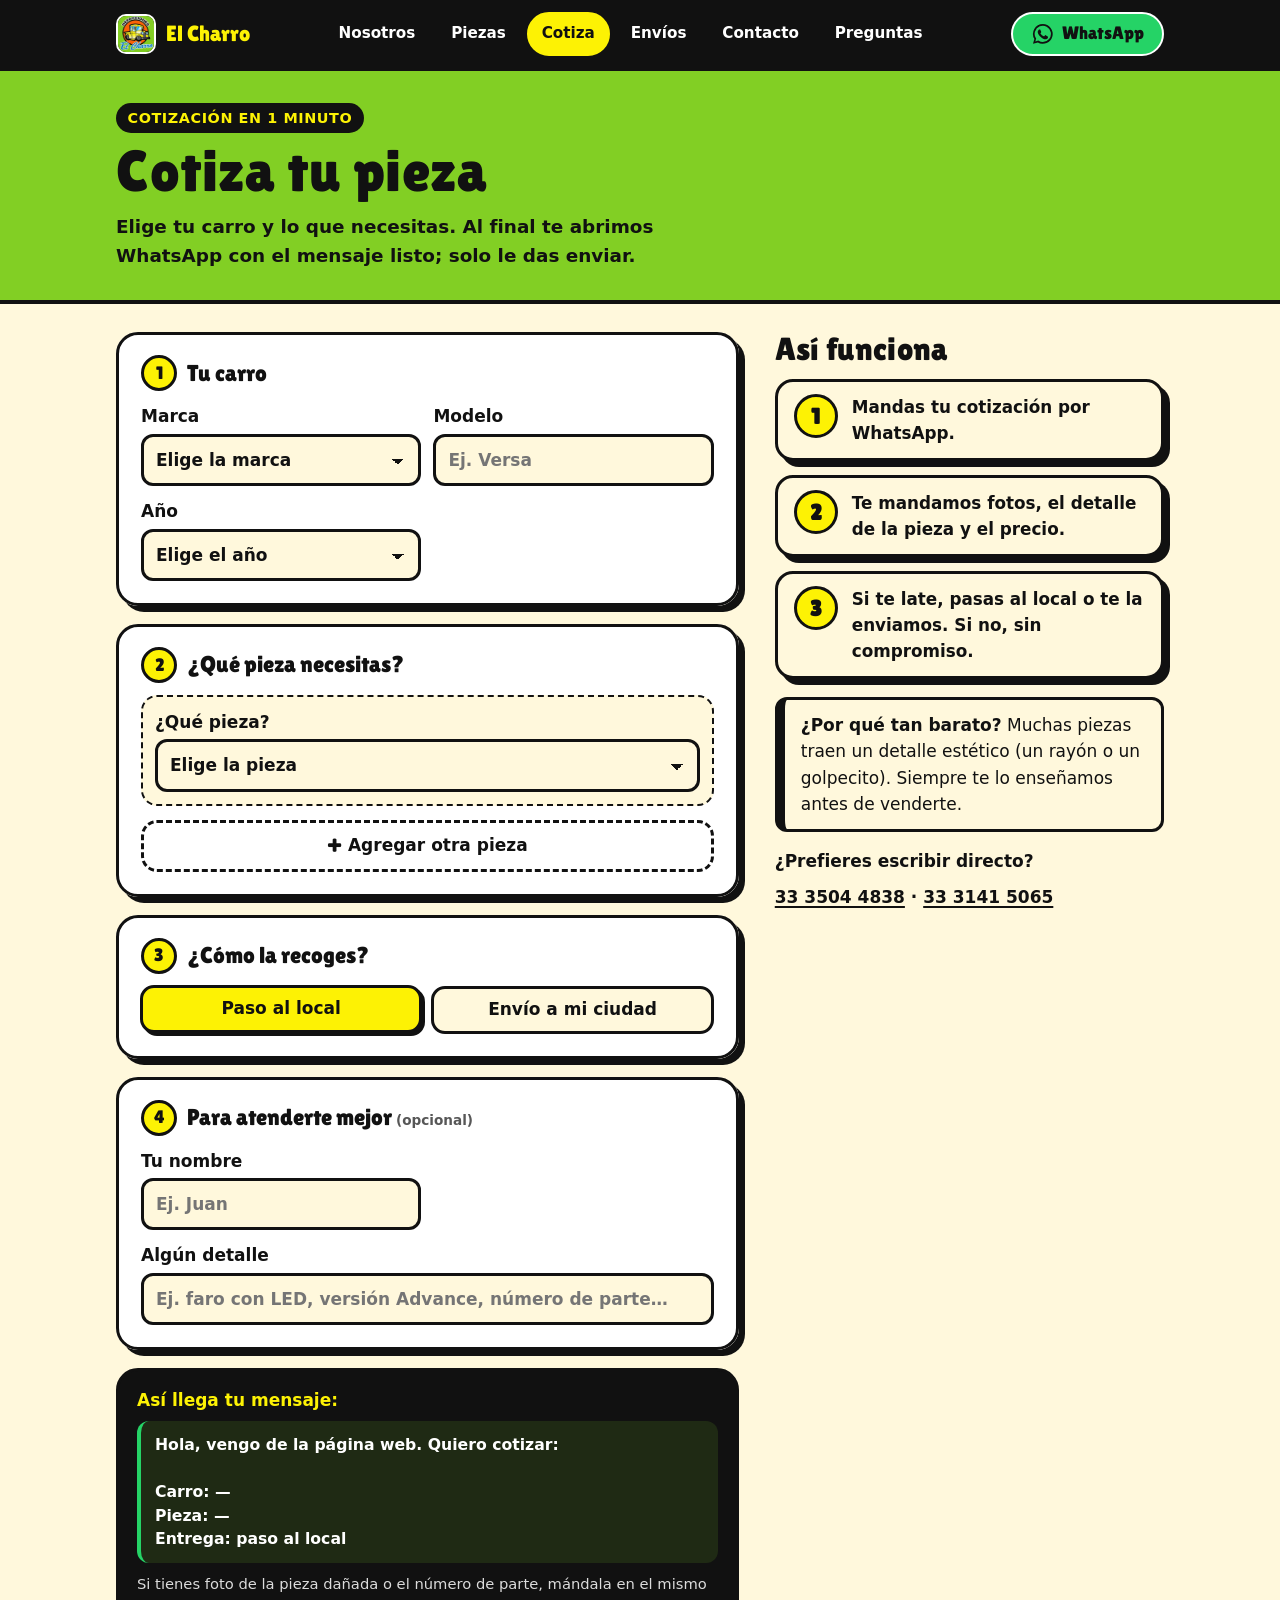
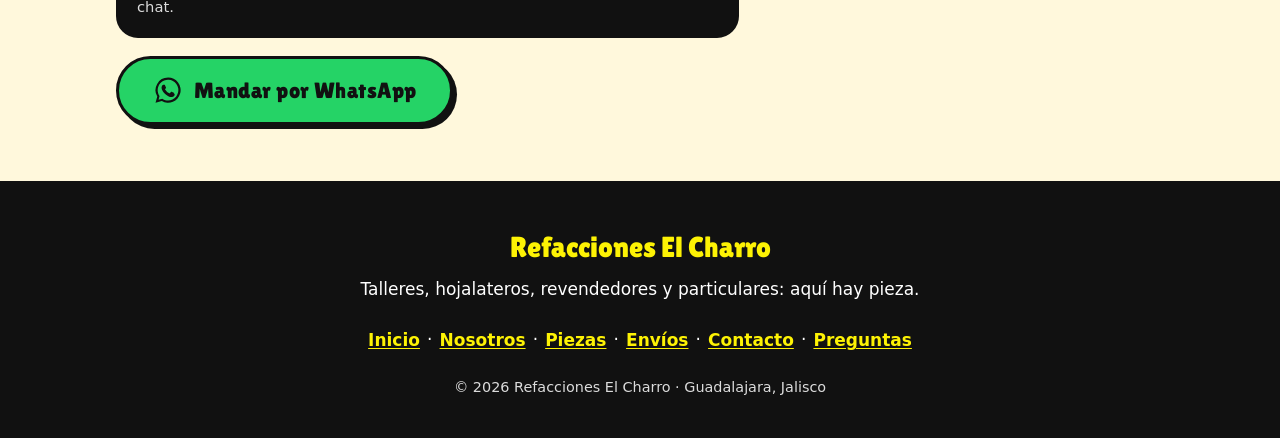
==== cotizar/index.html @ 0536e084 "Página de cotización aparte (/cotizar/) con cotizador inteligente - Marca de lista (comunes primero," ====
<!doctype html>
<html lang="es-MX">
<head>
  <meta charset="utf-8">
  <meta name="viewport" content="width=device-width, initial-scale=1">
  <title>Cotiza tu refacción | Refacciones El Charro</title>
  <meta name="description" content="Cotiza faros, fascias, calaveras, defensas y más en un minuto. Elige tu carro y la pieza, y te abrimos WhatsApp con el mensaje listo. Guadalajara y envíos a todo México.">
  <meta name="theme-color" content="#82CF24">
  <link rel="canonical" href="https://eito-tv.github.io/refacciones-el-charro/cotizar/">

  <meta property="og:type" content="website">
  <meta property="og:locale" content="es_MX">
  <meta property="og:site_name" content="Refacciones El Charro">
  <meta property="og:title" content="Cotiza tu refacción · Refacciones El Charro">
  <meta property="og:description" content="Elige tu carro y la pieza, y te abrimos WhatsApp con el mensaje listo.">
  <meta property="og:url" content="https://eito-tv.github.io/refacciones-el-charro/cotizar/">
  <meta property="og:image" content="https://eito-tv.github.io/refacciones-el-charro/assets/og-image.jpg">
  <meta property="og:image:width" content="1200">
  <meta property="og:image:height" content="630">
  <meta name="twitter:card" content="summary_large_image">

  <link rel="icon" href="../favicon.ico" sizes="48x48">
  <link rel="apple-touch-icon" href="../assets/apple-touch-icon.png">
  <link rel="manifest" href="../site.webmanifest">
  <link rel="preload" as="font" type="font/woff2" href="../assets/lilita-one.woff2" crossorigin>
  <link rel="stylesheet" href="../styles.css?v=5">
  <script>document.documentElement.classList.add('js')</script>
  <script src="../script.js?v=5" defer></script>
  <script src="cotizar.js?v=5" defer></script>
  <!-- MARCADOR analítica: el mismo script que en la página de inicio -->
</head>
<body class="page-cotizar">
  <a class="skip" href="#contenido">Saltar al contenido</a>

  <!-- Íconos reutilizables -->
  <svg width="0" height="0" class="sr-only" aria-hidden="true" focusable="false">
    <symbol id="i-wa" viewBox="0 0 24 24"><path fill="currentColor" d="M12 2a10 10 0 0 0-8.6 15.1L2 22l5-1.3A10 10 0 1 0 12 2Zm0 18.2c-1.5 0-3-.4-4.3-1.2l-.3-.2-3 .8.8-2.9-.2-.3A8.2 8.2 0 1 1 12 20.2Zm4.5-6.1c-.2-.1-1.5-.7-1.7-.8-.2-.1-.4-.1-.6.1l-.8 1c-.1.2-.3.2-.5.1a6.7 6.7 0 0 1-3.3-2.9c-.3-.4.2-.4.7-1.3.1-.2 0-.3 0-.4l-.8-1.8c-.2-.5-.4-.4-.6-.4h-.5c-.2 0-.4.1-.7.3-.2.3-.9.9-.9 2.2s.9 2.5 1 2.7c.1.2 1.8 2.8 4.4 3.9 1.6.7 2.3.8 3.1.6.5-.1 1.5-.6 1.7-1.2.2-.6.2-1.1.2-1.2-.1-.1-.3-.2-.6-.3Z"/></symbol>
    <symbol id="i-ig" viewBox="0 0 24 24"><path fill="none" stroke="currentColor" stroke-width="2.2" d="M7 2.8h10A4.2 4.2 0 0 1 21.2 7v10a4.2 4.2 0 0 1-4.2 4.2H7A4.2 4.2 0 0 1 2.8 17V7A4.2 4.2 0 0 1 7 2.8Z"/><circle cx="12" cy="12" r="4.2" fill="none" stroke="currentColor" stroke-width="2.2"/><circle cx="17.4" cy="6.6" r="1.3" fill="currentColor"/></symbol>
    <symbol id="i-tt" viewBox="0 0 24 24"><path fill="currentColor" d="M16.6 2h-3.4v13.4a2.9 2.9 0 1 1-2.1-2.8V9.1a6.3 6.3 0 1 0 5.5 6.3V8.6a8 8 0 0 0 4.6 1.5V6.7a4.6 4.6 0 0 1-4.6-4.7Z"/></symbol>
    <symbol id="i-yt" viewBox="0 0 24 24"><path fill="currentColor" d="M22.5 7.2a2.8 2.8 0 0 0-2-2C18.7 4.7 12 4.7 12 4.7s-6.7 0-8.5.5a2.8 2.8 0 0 0-2 2C1 9 1 12 1 12s0 3 .5 4.8a2.8 2.8 0 0 0 2 2c1.8.5 8.5.5 8.5.5s6.7 0 8.5-.5a2.8 2.8 0 0 0 2-2C23 15 23 12 23 12s0-3-.5-4.8ZM9.8 15.3V8.7l5.7 3.3-5.7 3.3Z"/></symbol>
    <symbol id="i-fb" viewBox="0 0 24 24"><path fill="currentColor" d="M13.5 22v-8.2h2.8l.4-3.2h-3.2V8.5c0-.9.3-1.6 1.6-1.6h1.7V4.1a23 23 0 0 0-2.5-.1c-2.5 0-4.2 1.5-4.2 4.3v2.3H7.3v3.2h2.8V22h3.4Z"/></symbol>
    <symbol id="i-pin" viewBox="0 0 24 24"><path fill="currentColor" d="M12 2a7 7 0 0 0-7 7c0 5.2 7 13 7 13s7-7.8 7-13a7 7 0 0 0-7-7Zm0 9.5A2.5 2.5 0 1 1 12 6.5a2.5 2.5 0 0 1 0 5Z"/></symbol>
    <symbol id="i-check" viewBox="0 0 24 24"><path fill="none" stroke="currentColor" stroke-width="3.2" stroke-linecap="round" stroke-linejoin="round" d="m4.5 12.5 4.8 4.8L19.5 7"/></symbol>
    <symbol id="i-mail" viewBox="0 0 24 24"><path fill="none" stroke="currentColor" stroke-width="2.2" stroke-linejoin="round" d="M3 5.5h18v13H3Z"/><path fill="none" stroke="currentColor" stroke-width="2.2" stroke-linejoin="round" d="m3.5 6 8.5 7 8.5-7"/></symbol>
    <symbol id="i-clock" viewBox="0 0 24 24"><circle cx="12" cy="12" r="9" fill="none" stroke="currentColor" stroke-width="2.4"/><path fill="none" stroke="currentColor" stroke-width="2.4" stroke-linecap="round" d="M12 7v5.3l3.4 2.2"/></symbol>
    <symbol id="i-x" viewBox="0 0 24 24"><path fill="none" stroke="currentColor" stroke-width="3" stroke-linecap="round" d="M6 6l12 12M18 6 6 18"/></symbol>
  </svg>

  <header class="top">
    <div class="top__inner wrap">
      <a class="top__brand" href="../" aria-label="Refacciones El Charro, ir al inicio">
        <img src="../assets/logo-360.webp" width="40" height="40" alt="">
        <span>El Charro</span>
      </a>
      <nav class="top__nav" aria-label="Secciones">
        <ul>
          <li><a href="../#nosotros">Nosotros</a></li>
          <li><a href="../#piezas">Piezas</a></li>
          <li><a class="nav-cta" href="./" aria-current="page">Cotiza</a></li>
          <li><a href="../#envios">Envíos</a></li>
          <li><a href="../#contacto">Contacto</a></li>
          <li><a href="../#preguntas">Preguntas</a></li>
        </ul>
      </nav>
      <a class="top__wa" href="https://wa.me/523335044838?text=Hola%2C%20vengo%20de%20la%20p%C3%A1gina%20web." target="_blank" rel="noopener" data-evento="wa-barra-cotizar">
        <svg class="ico" aria-hidden="true"><use href="#i-wa"/></svg><span>WhatsApp</span>
      </a>
    </div>
  </header>

  <main id="contenido">
    <section class="qhero" aria-labelledby="t-cotiza">
      <div class="wrap">
        <p class="tag">Cotización en 1 minuto</p>
        <h1 id="t-cotiza">Cotiza tu pieza</h1>
        <p class="lead">Elige tu carro y lo que necesitas. Al final te abrimos WhatsApp con el mensaje listo; solo le das enviar.</p>
      </div>
    </section>

    <section class="sec sec--cream qsec" aria-label="Formulario de cotización">
      <div class="wrap qwrap">
        <noscript>
          <p class="note">Para usar el cotizador activa JavaScript, o escríbenos directo por <a href="https://wa.me/523335044838">WhatsApp al 33 3504 4838</a>.</p>
        </noscript>

        <form class="qform" id="qform" novalidate>
          <!-- 1. Carro -->
          <fieldset class="qstep">
            <legend><span class="qstep__n" aria-hidden="true">1</span> Tu carro</legend>
            <div class="qgrid">
              <label class="field">
                <span>Marca</span>
                <select id="marca" name="marca" required aria-describedby="err-marca"></select>
              </label>
              <label class="field" id="wrap-marca-txt" hidden>
                <span>Escribe la marca</span>
                <input id="marca-txt" name="marca_txt" type="text" autocomplete="off" placeholder="Ej. Foton" maxlength="40">
              </label>
              <label class="field" id="wrap-modelo-sel" hidden>
                <span>Modelo</span>
                <select id="modelo-sel" name="modelo_sel"></select>
              </label>
              <label class="field" id="wrap-modelo-txt">
                <span>Modelo</span>
                <input id="modelo-txt" name="modelo_txt" type="text" autocomplete="off" placeholder="Ej. Versa" maxlength="40">
              </label>
              <label class="field">
                <span>Año</span>
                <select id="anio" name="anio"></select>
              </label>
            </div>
            <p class="qerr" id="err-carro" role="alert" hidden></p>
          </fieldset>

          <!-- 2. Piezas -->
          <fieldset class="qstep">
            <legend><span class="qstep__n" aria-hidden="true">2</span> ¿Qué pieza necesitas?</legend>
            <ol class="qitems" id="qitems"></ol>
            <button type="button" class="qadd" id="qadd"><span aria-hidden="true">+</span> Agregar otra pieza</button>
            <p class="qerr" id="err-piezas" role="alert" hidden></p>
          </fieldset>

          <!-- 3. Entrega -->
          <fieldset class="qstep">
            <legend><span class="qstep__n" aria-hidden="true">3</span> ¿Cómo la recoges?</legend>
            <div class="seg seg--2" role="radiogroup" aria-label="Entrega">
              <label><input type="radio" name="entrega" value="local" checked><span>Paso al local</span></label>
              <label><input type="radio" name="entrega" value="envio"><span>Envío a mi ciudad</span></label>
            </div>
            <div class="qgrid" id="wrap-envio" hidden>
              <label class="field">
                <span>Ciudad y estado</span>
                <input id="ciudad" name="ciudad" type="text" autocomplete="address-level2" placeholder="Ej. Monterrey, N.L." maxlength="60">
              </label>
              <label class="field">
                <span>Código postal <small>(opcional)</small></span>
                <input id="cp" name="cp" type="text" inputmode="numeric" autocomplete="postal-code" placeholder="Ej. 64000" maxlength="5">
              </label>
            </div>
            <p class="qerr" id="err-envio" role="alert" hidden></p>
          </fieldset>

          <!-- 4. Extras -->
          <fieldset class="qstep">
            <legend><span class="qstep__n" aria-hidden="true">4</span><span>Para atenderte mejor <small>(opcional)</small></span></legend>
            <div class="qgrid">
              <label class="field">
                <span>Tu nombre</span>
                <input id="nombre" name="nombre" type="text" autocomplete="given-name" placeholder="Ej. Juan" maxlength="40">
              </label>
              <label class="field field--wide">
                <span>Algún detalle</span>
                <input id="detalle" name="detalle" type="text" autocomplete="off" placeholder="Ej. faro con LED, versión Advance, número de parte…" maxlength="140">
              </label>
            </div>
          </fieldset>

          <!-- Vista previa -->
          <div class="qpreview" aria-live="polite">
            <p class="qpreview__t">Así llega tu mensaje:</p>
            <pre id="preview"></pre>
            <p class="qpreview__tip">Si tienes foto de la pieza dañada o el número de parte, mándala en el mismo chat.</p>
          </div>

          <div class="qsend">
            <button class="btn btn--wa btn--xl qsend__btn" type="submit" data-evento="wa-cotizador">
              <svg class="ico" aria-hidden="true"><use href="#i-wa"/></svg> Mandar por WhatsApp
            </button>
          </div>
        </form>

        <aside class="qinfo" aria-labelledby="t-asi">
          <h2 id="t-asi">Así funciona</h2>
          <ol class="steps">
            <li class="step"><span class="step__n" aria-hidden="true">1</span><span>Mandas tu cotización por WhatsApp.</span></li>
            <li class="step"><span class="step__n" aria-hidden="true">2</span><span>Te mandamos fotos, el detalle de la pieza y el precio.</span></li>
            <li class="step"><span class="step__n" aria-hidden="true">3</span><span>Si te late, pasas al local o te la enviamos. Si no, sin compromiso.</span></li>
          </ol>
          <p class="note"><strong>¿Por qué tan barato?</strong> Muchas piezas traen un detalle estético (un rayón o un golpecito). Siempre te lo enseñamos antes de venderte.</p>
          <p class="qinfo__alt">¿Prefieres escribir directo? <a href="https://wa.me/523335044838?text=Hola%2C%20vengo%20de%20la%20p%C3%A1gina%20web." target="_blank" rel="noopener" data-evento="wa-directo-cotizar">33 3504 4838</a> · <a href="https://wa.me/523331415065?text=Hola%2C%20vengo%20de%20la%20p%C3%A1gina%20web." target="_blank" rel="noopener" data-evento="wa-directo-cotizar-2">33 3141 5065</a></p>
        </aside>
      </div>
    </section>
  </main>

  <footer class="foot">
    <div class="wrap">
      <p class="foot__brand">Refacciones El Charro</p>
      <p>Talleres, hojalateros, revendedores y particulares: aquí hay pieza.</p>
      <nav class="foot__nav" aria-label="Secciones (pie de página)">
        <a href="../">Inicio</a> · <a href="../#nosotros">Nosotros</a> · <a href="../#piezas">Piezas</a> · <a href="../#envios">Envíos</a> · <a href="../#contacto">Contacto</a> · <a href="../#preguntas">Preguntas</a>
      </nav>
      <p class="small">© <span id="year">2026</span> Refacciones El Charro · Guadalajara, Jalisco</p>
    </div>
  </footer>

  <template id="tpl-item">
    <li class="qitem">
      <div class="qitem__head">
        <span class="qitem__n"></span>
        <button type="button" class="qitem__del" aria-label="Quitar esta pieza"><svg class="ico" aria-hidden="true"><use href="#i-x"/></svg></button>
      </div>
      <label class="field">
        <span>¿Qué pieza?</span>
        <select class="q-pieza" required></select>
      </label>
      <label class="field q-wrap-otra" hidden>
        <span>¿Cuál pieza?</span>
        <input class="q-otra" type="text" autocomplete="off" placeholder="Ej. guía de fascia" maxlength="60">
      </label>
      <div class="q-wrap-pos" hidden>
        <p class="q-label">¿Delantera o trasera?</p>
        <div class="seg q-pos" role="radiogroup" aria-label="Delantera o trasera"></div>
      </div>
      <div class="q-wrap-lado" hidden>
        <p class="q-label">¿De qué lado?</p>
        <div class="seg q-lado" role="radiogroup" aria-label="Lado"></div>
      </div>
    </li>
  </template>
</body>
</html>
---- styles.css ----
/* Refacciones El Charro · página informativa
   Colores tomados del logo (assets/logo.png). */
@font-face {
  font-family: "Lilita One";
  src: url("assets/lilita-one.woff2") format("woff2");
  font-weight: 400;
  font-style: normal;
  font-display: swap;
}

:root {
  --green: #82cf24;
  --orange: #fd650a;
  --yellow: #fdf204;
  --blue: #0073c2;
  --wa: #25d366;
  --ink: #111;
  --cream: #fff8dc;
  --white: #fff;
  --line: 3px solid var(--ink);
  --shadow: 6px 6px 0 var(--ink);
  --shadow-sm: 4px 4px 0 var(--ink);
  --r: 18px;
  --top-h: 60px;
  --display: "Lilita One", "Arial Black", "Arial Rounded MT Bold", Impact, sans-serif;
  --text: system-ui, -apple-system, "Segoe UI", Roboto, "Helvetica Neue", Arial, sans-serif;
  color-scheme: light;
}

*, *::before, *::after { box-sizing: border-box; }
html { -webkit-text-size-adjust: 100%; scroll-padding-top: calc(var(--top-h) + 52px); }
body {
  margin: 0;
  font-family: var(--text);
  font-size: 1.0625rem;
  line-height: 1.55;
  color: var(--ink);
  background: var(--cream);
  overflow-x: hidden;
  overflow-x: clip; /* no crea contenedor de scroll: el menú fijo funciona mejor en celular */
}
img, svg { display: block; max-width: 100%; }
h1, h2, h3 { font-family: var(--display); font-weight: 400; line-height: 1.05; margin: 0 0 .4em; letter-spacing: .01em; }
p { margin: 0 0 1em; }
a { color: inherit; }
ul, ol { margin: 0; padding: 0; list-style: none; }
address { font-style: normal; }

.wrap { width: 100%; max-width: 1080px; margin: 0 auto; padding: 0 16px; }
.narrow { max-width: 760px; }
.narrow-text { max-width: 62ch; }
.sr-only { position: absolute !important; width: 1px; height: 1px; overflow: hidden; clip: rect(0 0 0 0); white-space: nowrap; }
.skip { position: absolute; left: 12px; top: -60px; z-index: 60; background: var(--yellow); border: var(--line); border-radius: 12px; padding: 10px 14px; font-weight: 700; }
.skip:focus { top: 12px; }

:focus-visible { outline: 4px solid var(--blue); outline-offset: 3px; border-radius: 6px; }
.sec--blue :focus-visible, .foot :focus-visible, .top :focus-visible, .brands :focus-visible { outline-color: var(--yellow); }

.ico { width: 1.35em; height: 1.35em; flex: none; }

/* ---------- Botones ---------- */
.btn {
  display: inline-flex; align-items: center; justify-content: center; gap: .5em;
  min-height: 52px; padding: .7em 1.3em;
  font-family: var(--display); font-size: 1.2rem; letter-spacing: .02em;
  text-decoration: none; color: var(--ink); cursor: pointer;
  border: var(--line); border-radius: 999px;
  box-shadow: var(--shadow-sm);
  transition: transform .18s cubic-bezier(.34, 1.56, .64, 1);
  -webkit-tap-highlight-color: transparent;
}
.btn--xl { font-size: 1.4rem; min-height: 60px; padding: .75em 1.5em; }
.btn--wa { background: var(--yellow); }
.btn--white { background: var(--white); }
.btn:hover { transform: translate(-2px, -3px) rotate(-1.5deg); }
.btn:active { transform: translate(2px, 2px) scale(.97); }

.chip {
  display: inline-flex; align-items: center; gap: .45em;
  min-height: 44px; padding: .45em .95em;
  background: var(--white); color: var(--ink); border: var(--line); border-radius: 999px;
  box-shadow: 3px 3px 0 var(--yellow);
  font-weight: 700; text-decoration: none;
  transition: transform .18s cubic-bezier(.34, 1.56, .64, 1);
}
.chip:hover { transform: translateY(-3px) rotate(2deg); }
.chip:active { transform: translate(2px, 2px); }

/* ---------- Barra superior ---------- */
.top {
  position: sticky; top: 0; z-index: 45;
  background: var(--ink); color: var(--white);
  border-bottom: 3px solid var(--ink);
}
.top__inner { display: flex; flex-wrap: wrap; align-items: center; column-gap: 16px; padding-top: 8px; }
.top__brand {
  display: inline-flex; align-items: center; gap: 10px; min-height: 44px;
  font-family: var(--display); font-size: 1.35rem; color: var(--yellow); text-decoration: none;
}
.top__brand img { width: 40px; height: 40px; object-fit: cover; border-radius: 10px; border: 2px solid var(--white); background: var(--green); }
.top__nav { order: 3; flex: 1 0 100%; margin: 0 -16px; overflow-x: auto; scrollbar-width: none; -webkit-overflow-scrolling: touch; }
.top__nav::-webkit-scrollbar { display: none; }
.top__nav ul { display: flex; gap: 6px; padding: 6px 16px 10px; width: max-content; }
.top__nav a {
  display: inline-flex; align-items: center; min-height: 44px; padding: 0 .85em;
  border: 2px solid var(--white); border-radius: 999px;
  font-weight: 700; font-size: .95rem; text-decoration: none; white-space: nowrap;
}
.top__nav a:hover, .top__nav a[aria-current="true"] { background: var(--yellow); color: var(--ink); border-color: var(--yellow); }
.top__wa {
  display: none; margin-left: auto; align-items: center; gap: .45em; min-height: 44px; padding: 0 1em;
  background: var(--wa); color: var(--ink); border: 2px solid var(--white); border-radius: 999px;
  font-family: var(--display); font-size: 1.1rem; text-decoration: none;
}

/* ---------- Inicio ---------- */
.hero {
  background: var(--green);
  border-bottom: 4px solid var(--ink);
  padding: 24px 0 28px;
  overflow: hidden;
}
.hero__inner { display: grid; justify-items: center; text-align: center; gap: 8px; }
.hero__logo img { width: min(56vw, 240px); height: auto; border: var(--line); border-radius: 26px; box-shadow: var(--shadow); }
.tag {
  display: inline-block; margin: .3em 0 .6em;
  background: var(--ink); color: var(--yellow);
  padding: .25em .8em; border-radius: 999px;
  font-weight: 700; font-size: .9rem; letter-spacing: .04em; text-transform: uppercase;
}
.hero h1 { font-size: clamp(2.1rem, 9vw, 3.6rem); }
.hl {
  display: inline-block; margin-top: .12em;
  background: var(--orange); color: var(--ink);
  border: var(--line); border-radius: 14px; padding: 0 .3em .05em;
  box-shadow: var(--shadow-sm); transform: rotate(-1.5deg);
}
.lead { font-size: 1.15rem; font-weight: 600; max-width: 34ch; margin: .6em auto 1.2em; }
.alt-wa { margin: 12px 0 0; font-weight: 600; }
.alt-wa a { display: inline-flex; align-items: center; min-height: 44px; font-weight: 800; text-underline-offset: 3px; text-decoration-thickness: 2px; white-space: nowrap; }

.follow { margin-top: 18px; }
.follow__t { margin: 0 0 8px; font-weight: 800; font-size: .95rem; text-transform: uppercase; letter-spacing: .05em; }
.social--hero { margin: 0; }
.social--hero .chip { box-shadow: 3px 3px 0 var(--ink); }

.trust { display: grid; grid-template-columns: 1fr 1fr; gap: 10px; margin-top: 22px; }
.trust li {
  display: flex; align-items: center; gap: .45em;
  background: var(--white); border: var(--line); border-radius: 14px; box-shadow: var(--shadow-sm);
  padding: .5em .7em; font-weight: 800; font-size: .95rem; line-height: 1.2;
}
.trust .ico { color: var(--green); background: var(--ink); border-radius: 50%; padding: 3px; width: 1.5em; height: 1.5em; }

/* ---------- Secciones ---------- */
.sec { padding: 56px 0; border-bottom: 4px solid var(--ink); }
.sec h2 { font-size: clamp(2rem, 8vw, 3rem); }
.sub { font-size: 1.1rem; font-weight: 600; }
.big { font-size: 1.15rem; }
.sec--cream { background: var(--cream); }
.sec--white { background: var(--white); padding-bottom: 0; }
.sec--orange { background: var(--orange); }
.sec--yellow { background: var(--yellow); }
.sec--green { background: var(--green); }
.sec--blue { background: var(--blue); color: var(--white); }
.h3-big { font-size: 1.8rem; margin-top: 1.4em; }

/* Quiénes somos */
.about { display: grid; gap: 24px; }
.stats { display: grid; grid-template-columns: 1fr 1fr; gap: 14px; align-content: start; }
.stat {
  display: grid; background: var(--white); border: var(--line); border-radius: var(--r);
  box-shadow: var(--shadow); padding: 14px 16px;
}
.stat:nth-child(1) { background: var(--yellow); }
.stat:nth-child(4) { background: var(--green); }
.stat__n { font-family: var(--display); font-size: 2.6rem; line-height: 1; }
.stat__t { font-weight: 700; line-height: 1.25; }
.gallery { display: grid; gap: 16px; margin-top: 28px; }
.gallery figure { margin: 0; background: var(--white); border: var(--line); border-radius: var(--r); box-shadow: var(--shadow); overflow: hidden; }
.gallery img { width: 100%; height: auto; aspect-ratio: 3 / 2; object-fit: cover; border-bottom: var(--line); }
.gallery figcaption { padding: 8px 12px; font-weight: 700; }

/* Qué vendemos */
.cards { display: grid; grid-template-columns: 1fr 1fr; gap: 16px; margin: 24px 0; }
.card {
  background: var(--cream); border: var(--line); border-radius: var(--r);
  box-shadow: var(--shadow); padding: 16px 14px;
}
.card .pic { width: 72px; height: auto; margin-bottom: 10px; }
.card h3 { font-size: 1.35rem; margin-bottom: .2em; }
.card p { margin: 0; font-size: .95rem; }
.also { font-size: 1.05rem; margin: 0 0 .5em; }
.tags { display: flex; flex-wrap: wrap; gap: 8px; }
.tags li {
  background: var(--white); border: 2px solid var(--ink); border-radius: 999px;
  padding: .25em .8em; font-weight: 700; font-size: .95rem;
}
.tags--big li { font-family: var(--display); font-weight: 400; font-size: 1.25rem; border-width: 3px; box-shadow: var(--shadow-sm); padding: .3em .9em; }
.tags--dark li { background: var(--ink); color: var(--white); border-color: var(--white); }
.note {
  margin: 22px 0 0; max-width: 62ch;
  background: var(--cream); border: var(--line); border-left-width: 10px; border-radius: 12px;
  padding: 12px 16px;
}

.brands { margin-top: 36px; background: var(--ink); color: var(--white); padding: 18px 0 20px; }
.brands__title { text-align: center; font-weight: 700; margin: 0 0 10px; color: var(--yellow); }
.marquee { display: flex; overflow: hidden; contain: content; }
.marquee.is-paused .marquee__track { animation-play-state: paused; }
.marquee__track { display: flex; flex: none; gap: 12px; padding-right: 12px; animation: slide 32s linear infinite; will-change: transform; }
.marquee__track li {
  font-family: var(--display); font-size: 1.35rem;
  background: var(--white); color: var(--ink);
  border: 3px solid var(--white); border-radius: 12px;
  padding: .15em .7em; white-space: nowrap;
}
.marquee__track li:nth-child(3n+1) { background: var(--yellow); border-color: var(--yellow); }
.marquee__track li:nth-child(3n+2) { background: var(--orange); border-color: var(--orange); }
@keyframes slide { to { transform: translateX(-100%); } }

/* Cómo trabajamos */
.kinds { display: grid; gap: 16px; margin-top: 24px; }
.kind { background: var(--white); border: var(--line); border-radius: var(--r); box-shadow: var(--shadow); padding: 18px; }
.kind--alt { background: var(--cream); }
.kind h3 { font-size: 1.6rem; }
.kind p:last-child { margin: 0; }
.kind__tag {
  display: inline-block; margin: 0 0 .5em; background: var(--ink); color: var(--yellow);
  border-radius: 999px; padding: .15em .7em; font-size: .85rem; font-weight: 800; text-transform: uppercase; letter-spacing: .04em;
}
.steps { display: grid; gap: 14px; margin-top: 12px; }
.step {
  display: flex; align-items: center; gap: 14px;
  background: var(--cream); border: var(--line); border-radius: var(--r);
  box-shadow: var(--shadow); padding: 12px 16px; font-weight: 700; font-size: 1.05rem; color: var(--ink);
}
.step__n {
  flex: none; display: grid; place-items: center; width: 44px; height: 44px;
  background: var(--yellow); border: var(--line); border-radius: 50%;
  font-family: var(--display); font-size: 1.4rem;
}

.quote {
  margin-top: 32px; background: var(--white); border: var(--line); border-radius: 24px;
  box-shadow: var(--shadow); padding: 20px 18px 22px;
}
.quote h3 { font-size: 1.8rem; }
.quote__sub { font-weight: 600; }
.quote__grid { display: grid; gap: 12px; margin-bottom: 16px; }
.field { display: grid; gap: 4px; font-weight: 800; }
.field input, .field select {
  width: 100%; min-height: 50px; padding: 10px 12px;
  font: inherit; font-weight: 600; color: var(--ink); background: var(--cream);
  border: var(--line); border-radius: 12px; appearance: none; -webkit-appearance: none;
}
.field select {
  background-image: linear-gradient(45deg, transparent 50%, var(--ink) 50%), linear-gradient(135deg, var(--ink) 50%, transparent 50%);
  background-position: calc(100% - 20px) 55%, calc(100% - 14px) 55%;
  background-size: 6px 6px; background-repeat: no-repeat; padding-right: 36px;
}
.field input:focus-visible, .field select:focus-visible { outline-offset: 1px; }
.field input[aria-invalid="true"], .field select[aria-invalid="true"] { border-color: #c4161c; background: #ffe9e6; }
.quote__err { color: #a3080e; font-weight: 800; }

/* Pagos */
.pay { display: grid; gap: 8px; align-items: center; }
.pay .big { margin-bottom: .6em; }

/* Envíos */
.ship { display: grid; gap: 20px; justify-items: start; }
.truck { width: 150px; height: auto; }
.ship__t { font-weight: 800; margin: 6px 0 8px; }
.steps--ship { margin: 24px 0; }
.sec--blue .btn { margin-top: 4px; }

/* Contacto */
.places { display: grid; gap: 18px; margin: 24px 0; }
.place { background: var(--white); border: var(--line); border-radius: var(--r); box-shadow: var(--shadow); padding: 20px; }
.place h3 { font-size: 1.6rem; }
.place address { margin-bottom: 16px; font-size: 1.05rem; }
.contact { display: grid; gap: 18px; }
.hours, .reach { border: var(--line); border-radius: var(--r); box-shadow: var(--shadow); padding: 16px 20px; font-size: 1.05rem; }
.hours { background: var(--yellow); }
.reach { background: var(--cream); }
.box__t { display: flex; align-items: center; gap: .4em; font-family: var(--display); font-size: 1.5rem; margin: 0 0 .3em; }
.hours li + li, .reach li + li { margin-top: .35em; }
.reach a { font-weight: 800; text-underline-offset: 3px; text-decoration-thickness: 2px; overflow-wrap: anywhere; display: inline-flex; align-items: center; min-height: 44px; }

/* Preguntas */
.faq { display: grid; gap: 12px; margin-top: 20px; }
.faq details { background: var(--white); border: var(--line); border-radius: 16px; box-shadow: var(--shadow-sm); }
.faq summary {
  display: flex; align-items: center; justify-content: space-between; gap: 12px;
  min-height: 56px; padding: 12px 16px; cursor: pointer; list-style: none;
  font-weight: 800; font-size: 1.08rem;
}
.faq summary::-webkit-details-marker { display: none; }
.faq summary::after {
  content: "+"; flex: none; display: grid; place-items: center; width: 34px; height: 34px;
  background: var(--yellow); border: 3px solid var(--ink); border-radius: 50%;
  font-family: var(--display); font-size: 1.4rem; line-height: 1;
  transition: transform .2s ease;
}
.faq details[open] summary::after { transform: rotate(45deg); }
.faq details p { margin: 0; padding: 0 16px 16px; }
.faq__more { margin: 20px 0 0; font-weight: 700; }
.faq__more a { display: inline-block; padding: .55em 0; font-weight: 800; text-underline-offset: 3px; text-decoration-thickness: 2px; }

/* ---------- Pie ---------- */
.foot { background: var(--ink); color: var(--white); padding: 40px 0 110px; text-align: center; }
.foot__brand { font-family: var(--display); font-size: 1.8rem; color: var(--yellow); margin-bottom: .2em; }
.social { display: flex; flex-wrap: wrap; justify-content: center; gap: 10px; margin: 18px 0 20px; }
.foot__nav { margin: 0 0 16px; line-height: 2.4; }
.foot__nav a { color: var(--yellow); font-weight: 700; text-underline-offset: 3px; padding: .5em .1em; }
.small { font-size: .9rem; opacity: .85; margin: 0; }

/* ---------- Botón flotante (celular) ---------- */
.fab {
  position: fixed; right: 16px; bottom: 16px; z-index: 40;
  display: grid; place-items: center; width: 64px; height: 64px;
  background: var(--wa); color: var(--ink);
  border: var(--line); border-radius: 50%; box-shadow: var(--shadow-sm);
  transition: transform .18s cubic-bezier(.34, 1.56, .64, 1);
}
.fab .ico { width: 34px; height: 34px; }
.fab:hover { transform: scale(1.08) rotate(-6deg); }
.fab:active { transform: scale(.94); }

/* ---------- Animaciones (solo transform y opacity) ---------- */
@keyframes pop { from { transform: scale(.82) rotate(-6deg); } 60% { transform: scale(1.04) rotate(1deg); } to { transform: none; } }
@keyframes rise { from { opacity: 0; transform: translateY(18px); } to { opacity: 1; transform: none; } }
@keyframes fab-in { from { opacity: 0; transform: scale(.4); } to { opacity: 1; transform: none; } }

.hero__logo img { animation: pop .7s cubic-bezier(.34, 1.56, .64, 1) both; }
.hero__copy > * { animation: rise .55s ease-out both; }
.hero__copy > :nth-child(1) { animation-delay: .15s; }
.hero__copy > :nth-child(2) { animation-delay: .22s; }
.hero__copy > :nth-child(3) { animation-delay: .3s; }
.hero__copy > :nth-child(4) { animation-delay: .38s; }
.hero__copy > :nth-child(5) { animation-delay: .46s; }
.hero__copy > :nth-child(6) { animation-delay: .54s; }
.fab { animation: fab-in .4s .8s cubic-bezier(.34, 1.56, .64, 1) both; }

.js .reveal { opacity: 0; transform: translate3d(0, 16px, 0); transition: opacity .45s ease-out, transform .45s cubic-bezier(.22, 1, .36, 1); }
.js .reveal.is-in { opacity: 1; transform: none; }
.js .cards .reveal:nth-child(2), .js .places .reveal:nth-child(2), .js .steps .reveal:nth-child(2), .js .stats .reveal:nth-child(2) { transition-delay: .06s; }
.js .cards .reveal:nth-child(3), .js .steps .reveal:nth-child(3), .js .stats .reveal:nth-child(3) { transition-delay: .12s; }
.js .cards .reveal:nth-child(4), .js .stats .reveal:nth-child(4) { transition-delay: .18s; }

/* ---------- Pantallas grandes ---------- */
@media (min-width: 768px) {
  :root { --top-h: 68px; }
  html { scroll-padding-top: calc(var(--top-h) + 12px); }
  .fab { display: none; }
  .foot { padding-bottom: 40px; }
  .top__inner { flex-wrap: nowrap; padding-top: 0; min-height: var(--top-h); }
  .top__nav { order: 0; flex: 1 1 auto; margin: 0; overflow: visible; }
  .top__nav ul { padding: 0; width: auto; justify-content: center; flex-wrap: wrap; }
  .top__nav a { border-color: transparent; }
  .top__wa { display: inline-flex; }
  .trust { grid-template-columns: repeat(4, 1fr); }
  .cards { grid-template-columns: repeat(4, 1fr); gap: 20px; }
  .stats { grid-template-columns: 1fr 1fr; }
  .gallery { grid-template-columns: repeat(3, 1fr); }
  .kinds { grid-template-columns: 1fr 1fr; }
  .steps:not(.steps--ship), .steps--ship { grid-template-columns: repeat(3, 1fr); }
  .step { align-items: flex-start; }
  .quote { padding: 28px 28px 30px; }
  .quote__grid { grid-template-columns: 1fr 1fr; }
  .field--wide { grid-column: 1 / -1; }
  .pay { grid-template-columns: 1fr auto; }
  .places, .contact { grid-template-columns: 1fr 1fr; }
  .ship { grid-template-columns: auto 1fr; align-items: center; gap: 36px; }
  .truck { width: 200px; }
}
@media (min-width: 900px) {
  .hero { padding: 48px 0 40px; }
  .hero__inner { grid-template-columns: 380px 1fr; text-align: left; justify-items: start; align-items: center; gap: 40px; }
  .hero__logo img { width: 380px; }
  .lead { margin-left: 0; }
  .social--hero { justify-content: flex-start; }
  .about { grid-template-columns: 1.4fr 1fr; gap: 40px; align-items: start; }
  .quote__grid { grid-template-columns: 1.3fr 1fr 1.3fr .7fr; }
}
@media (max-width: 1000px) and (min-width: 768px) {
  .top__brand span { display: none; }
}

@media (prefers-reduced-motion: no-preference) {
  html { scroll-behavior: smooth; }
}
@media (prefers-reduced-motion: reduce) {
  *, *::before, *::after { animation: none !important; transition: none !important; }
  .js .reveal { opacity: 1; transform: none; }
  .marquee { flex-wrap: wrap; justify-content: center; padding: 0 16px; }
  .marquee__track { flex-wrap: wrap; justify-content: center; flex: 1 1 auto; gap: 8px; padding: 0; }
  .marquee__track[aria-hidden="true"] { display: none; }
}

/* =========================================================
   Página de cotización (/cotizar/)
   ========================================================= */
.top__nav a.nav-cta { background: var(--yellow); color: var(--ink); border-color: var(--yellow); }
.top__nav a[aria-current="page"] { background: var(--yellow); color: var(--ink); border-color: var(--yellow); }
.page-cotizar .fab { display: none; }

.qhero { background: var(--green); border-bottom: 4px solid var(--ink); padding: 28px 0 30px; }
.qhero h1 { font-size: clamp(2.3rem, 10vw, 3.6rem); margin-bottom: .2em; }
.qhero .lead { margin: 0; max-width: 46ch; text-align: left; }
.qsec { padding-top: 28px; }
.qwrap { display: grid; gap: 28px; align-items: start; }

.qform { display: grid; gap: 18px; }
.qstep {
  margin: 0; min-width: 0; background: var(--white); border: var(--line); border-radius: 22px;
  box-shadow: var(--shadow); padding: 16px 16px 18px;
}
.qstep legend {
  display: flex; align-items: center; gap: 10px; float: left; width: 100%; margin: 0 0 12px; padding: 0;
  font-family: var(--display); font-size: 1.45rem; line-height: 1.1;
}
.qstep legend small { font-family: var(--text); font-size: .85rem; font-weight: 600; opacity: .7; }
.qstep legend + * { clear: both; }
.qstep__n {
  flex: none; display: grid; place-items: center; width: 36px; height: 36px;
  background: var(--yellow); border: var(--line); border-radius: 50%; font-size: 1.15rem;
}
.qgrid { display: grid; gap: 12px; clear: both; }
.qgrid[hidden], .field[hidden] { display: none; }
.field small { font-weight: 600; opacity: .7; }
.qerr { margin: 12px 0 0; color: #a3080e; font-weight: 800; }

/* Opciones tipo botón (radio) */
.seg { display: grid; grid-template-columns: repeat(auto-fit, minmax(128px, 1fr)); gap: 8px; }
.seg label { position: relative; }
.seg input { position: absolute; opacity: 0; width: 1px; height: 1px; }
.seg span {
  display: flex; align-items: center; justify-content: center; min-height: 48px; padding: 8px 14px;
  background: var(--cream); border: var(--line); border-radius: 14px; font-weight: 800; text-align: center; line-height: 1.15;
  cursor: pointer; transition: background-color .15s ease, transform .15s ease;
}
.seg input:checked + span { background: var(--yellow); box-shadow: 3px 3px 0 var(--ink); transform: translate(-1px, -1px); }
.seg input:focus-visible + span { outline: 4px solid var(--blue); outline-offset: 2px; }
.q-label { margin: 14px 0 6px; font-weight: 800; }

/* Piezas */
.qitems { display: grid; gap: 14px; clear: both; }
.qitem { background: var(--cream); border: 2px dashed var(--ink); border-radius: 16px; padding: 12px; }
.qitem.is-bad { border-color: #c4161c; border-style: solid; }
.qitem__head { display: flex; align-items: center; justify-content: space-between; min-height: 32px; margin-bottom: 6px; }
.qitem__n { font-family: var(--display); font-size: 1.15rem; }
.qitem__del {
  display: grid; place-items: center; width: 44px; height: 44px; margin: -6px -6px -6px 0;
  background: transparent; border: 0; border-radius: 50%; color: var(--ink); cursor: pointer;
}
.qitem__del:hover { background: #ffe0dc; }
.qitem__del[hidden], .qitem__head[hidden], .q-wrap-pos[hidden], .q-wrap-lado[hidden] { display: none; }
.qitem .seg span { background: var(--white); }
.qitem .seg input:checked + span { background: var(--yellow); }
.qadd {
  margin-top: 14px; width: 100%; min-height: 52px; display: flex; align-items: center; justify-content: center; gap: .4em;
  background: var(--white); border: 3px dashed var(--ink); border-radius: 16px;
  font: inherit; font-weight: 800; color: var(--ink); cursor: pointer;
}
.qadd span { font-family: var(--display); font-size: 1.5rem; line-height: 1; }
.qadd:hover { background: var(--cream); }
.qadd[hidden] { display: none; }

/* Vista previa */
.qpreview { background: var(--ink); color: var(--white); border-radius: 22px; padding: 16px 18px; border: var(--line); }
.qpreview__t { margin: 0 0 8px; color: var(--yellow); font-weight: 800; }
.qpreview pre {
  margin: 0; padding: 12px 14px; background: #1f2a14; border-radius: 12px; border-left: 4px solid var(--wa);
  font: 600 .98rem/1.5 var(--text); white-space: pre-wrap; overflow-wrap: anywhere;
}
.qpreview__tip { margin: 10px 0 0; font-size: .92rem; opacity: .85; }

/* Botón de enviar: fijo abajo en celular */
.qsend {
  position: sticky; bottom: 0; z-index: 30; margin: 0 -16px; padding: 12px 16px calc(12px + env(safe-area-inset-bottom));
  background: var(--cream); border-top: 3px solid var(--ink);
}
.qsend__btn { width: 100%; background: var(--wa); }

.qinfo h2 { font-size: 2rem; }
.qinfo .steps { margin-bottom: 18px; }
.qinfo .note { margin-top: 0; }
.qinfo__alt { font-weight: 700; margin-top: 16px; }
.qinfo__alt a { display: inline-block; padding: .55em 0; font-weight: 800; text-underline-offset: 3px; text-decoration-thickness: 2px; }

/* Tarjetas de piezas del inicio con enlace a cotizar */
.card__go {
  display: inline-flex; align-items: center; min-height: 44px; margin-top: 6px;
  font-weight: 800; text-underline-offset: 3px; text-decoration-thickness: 2px;
}

@media (min-width: 768px) {
  .qgrid { grid-template-columns: 1fr 1fr; }
  .qstep { padding: 20px 22px 22px; }
  .qsend { position: static; margin: 0; padding: 0; background: none; border: 0; }
  .qsend__btn { width: auto; }
}
@media (min-width: 1000px) {
  .qwrap { grid-template-columns: minmax(0, 1.6fr) minmax(0, 1fr); gap: 36px; }
  .qinfo { position: sticky; top: calc(var(--top-h) + 20px); }
  .qinfo .steps { grid-template-columns: 1fr; }
}

/* Llamado a cotizar dentro de "¿Por qué tan barato?" */
.cta-band {
  display: grid; gap: 14px; align-items: center; margin-top: 28px;
  background: var(--cream); border: var(--line); border-radius: var(--r); box-shadow: var(--shadow); padding: 18px;
}
.cta-band p { margin: 0; font-size: 1.1rem; }
@media (min-width: 768px) { .cta-band { grid-template-columns: 1fr auto; padding: 20px 24px; } }
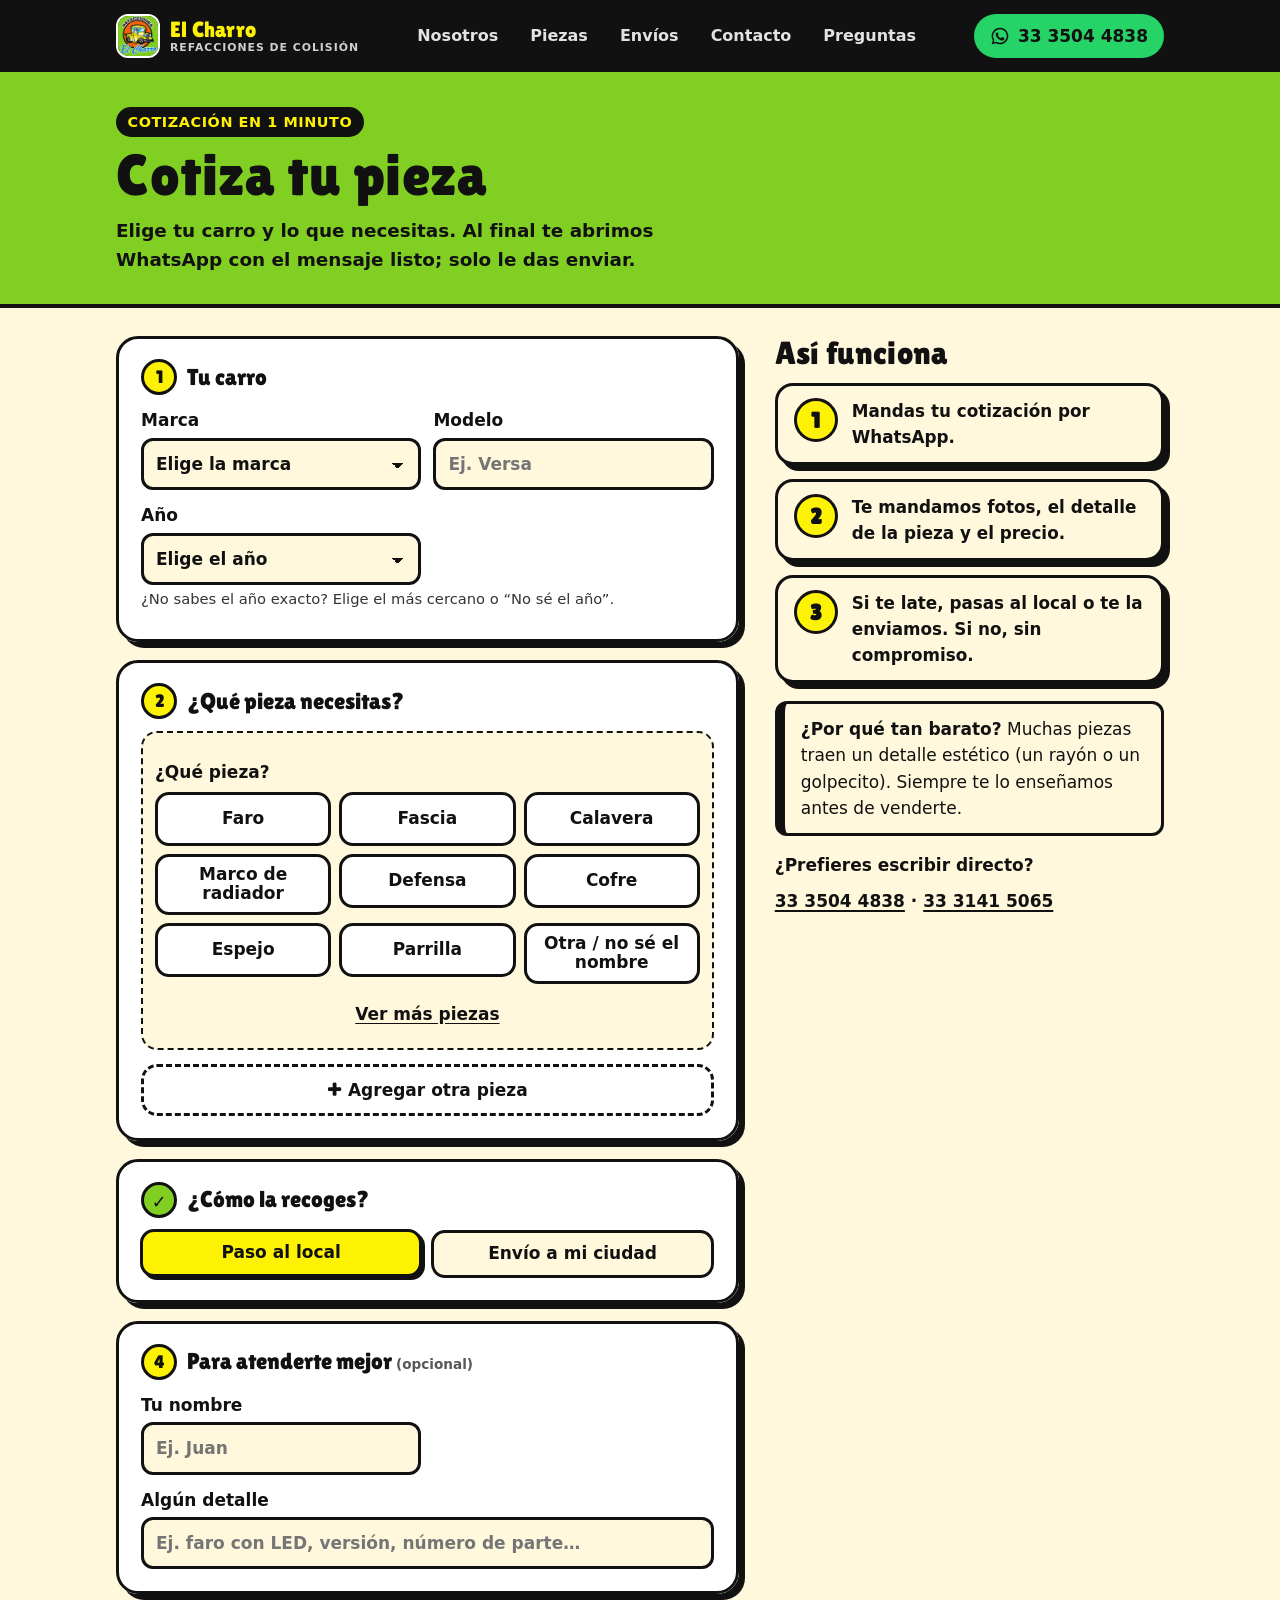
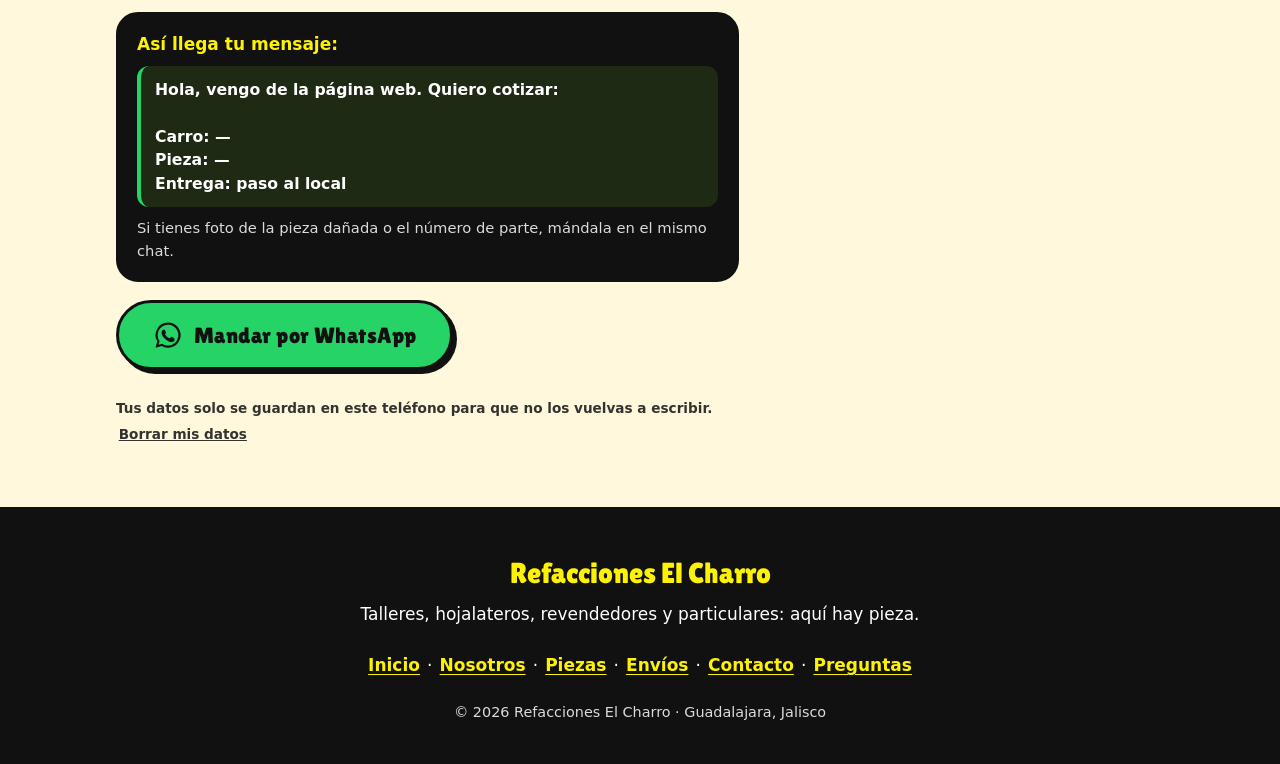
==== commit b8b1e159: "Nueva barra de navegación, redes con sus colores y cotizador más fácil Navegación - Sin "Cotiza" en " ====
--- a/cotizar/index.html
+++ b/cotizar/index.html
@@ -23,10 +23,10 @@
   <link rel="apple-touch-icon" href="../assets/apple-touch-icon.png">
   <link rel="manifest" href="../site.webmanifest">
   <link rel="preload" as="font" type="font/woff2" href="../assets/lilita-one.woff2" crossorigin>
-  <link rel="stylesheet" href="../styles.css?v=5">
+  <link rel="stylesheet" href="../styles.css?v=6">
   <script>document.documentElement.classList.add('js')</script>
-  <script src="../script.js?v=5" defer></script>
-  <script src="cotizar.js?v=5" defer></script>
+  <script src="../script.js?v=6" defer></script>
+  <script src="cotizar.js?v=6" defer></script>
   <!-- MARCADOR analítica: el mismo script que en la página de inicio -->
 </head>
 <body class="page-cotizar">
@@ -46,25 +46,37 @@
     <symbol id="i-x" viewBox="0 0 24 24"><path fill="none" stroke="currentColor" stroke-width="3" stroke-linecap="round" d="M6 6l12 12M18 6 6 18"/></symbol>
   </svg>
 
-  <header class="top">
+  <header class="top" id="top">
     <div class="top__inner wrap">
       <a class="top__brand" href="../" aria-label="Refacciones El Charro, ir al inicio">
-        <img src="../assets/logo-360.webp" width="40" height="40" alt="">
-        <span>El Charro</span>
+        <img src="../assets/logo-360.webp" width="44" height="44" alt="">
+        <span class="top__name"><strong>El Charro</strong><small>Refacciones de colisión</small></span>
       </a>
-      <nav class="top__nav" aria-label="Secciones">
-        <ul>
+      <nav class="top__nav" id="menu" aria-label="Secciones">
+        <ul class="top__links">
           <li><a href="../#nosotros">Nosotros</a></li>
           <li><a href="../#piezas">Piezas</a></li>
-          <li><a class="nav-cta" href="./" aria-current="page">Cotiza</a></li>
           <li><a href="../#envios">Envíos</a></li>
           <li><a href="../#contacto">Contacto</a></li>
           <li><a href="../#preguntas">Preguntas</a></li>
         </ul>
+        <div class="top__extra">
+        <p class="top__extra-t">Síguenos</p>
+          <ul class="social social--menu" aria-label="Nuestras redes (menú)">
+            <li><a class="chip chip--fb" href="https://www.facebook.com/profile.php?id=61596676535445" target="_blank" rel="noopener" data-evento="red-facebook-menu"><svg class="ico" aria-hidden="true"><use href="#i-fb"/></svg>Facebook</a></li>
+            <li><a class="chip chip--tt" href="https://www.tiktok.com/@refacciones_el_charro" target="_blank" rel="noopener" data-evento="red-tiktok-menu"><svg class="ico" aria-hidden="true"><use href="#i-tt"/></svg>TikTok</a></li>
+            <li><a class="chip chip--ig" href="https://www.instagram.com/refacciones_el_charro/" target="_blank" rel="noopener" data-evento="red-instagram-menu"><svg class="ico" aria-hidden="true"><use href="#i-ig"/></svg>Instagram</a></li>
+            <li><a class="chip chip--yt" href="https://www.youtube.com/@RefaccionesElcharro" target="_blank" rel="noopener" data-evento="red-youtube-menu"><svg class="ico" aria-hidden="true"><use href="#i-yt"/></svg>YouTube</a></li>
+          </ul>
+          <p class="top__extra-wa">WhatsApp: <a href="https://wa.me/523335044838?text=Hola%2C%20vengo%20de%20la%20p%C3%A1gina%20web." target="_blank" rel="noopener" data-evento="wa-menu">33 3504 4838</a> · <a href="https://wa.me/523331415065?text=Hola%2C%20vengo%20de%20la%20p%C3%A1gina%20web." target="_blank" rel="noopener" data-evento="wa-menu-2">33 3141 5065</a></p>
+        </div>
       </nav>
-      <a class="top__wa" href="https://wa.me/523335044838?text=Hola%2C%20vengo%20de%20la%20p%C3%A1gina%20web." target="_blank" rel="noopener" data-evento="wa-barra-cotizar">
-        <svg class="ico" aria-hidden="true"><use href="#i-wa"/></svg><span>WhatsApp</span>
+      <a class="top__wa" href="https://wa.me/523335044838?text=Hola%2C%20vengo%20de%20la%20p%C3%A1gina%20web." target="_blank" rel="noopener" data-evento="wa-barra" aria-label="WhatsApp 33 3504 4838">
+        <svg class="ico" aria-hidden="true"><use href="#i-wa"/></svg><span>33 3504 4838</span>
       </a>
+      <button class="top__burger" type="button" aria-expanded="false" aria-controls="menu" aria-label="Abrir menú">
+        <span></span><span></span><span></span>
+      </button>
     </div>
   </header>
 
@@ -109,6 +121,7 @@
                 <select id="anio" name="anio"></select>
               </label>
             </div>
+            <p class="q-help">¿No sabes el año exacto? Elige el más cercano o “No sé el año”.</p>
             <p class="qerr" id="err-carro" role="alert" hidden></p>
           </fieldset>
 
@@ -162,11 +175,18 @@
             <p class="qpreview__tip">Si tienes foto de la pieza dañada o el número de parte, mándala en el mismo chat.</p>
           </div>
 
+          <div class="qdone" id="qdone" hidden tabindex="-1">
+            <p class="qdone__t"><span aria-hidden="true">✓</span> ¡Listo! Abrimos WhatsApp con tu cotización.</p>
+            <p>Solo falta darle <strong>enviar</strong> en el chat. ¿No se abrió? <a id="qdone-link" href="#" target="_blank" rel="noopener">Ábrelo aquí</a>.</p>
+            <button type="button" class="btn btn--white" id="qnew">Hacer otra cotización</button>
+          </div>
+
           <div class="qsend">
             <button class="btn btn--wa btn--xl qsend__btn" type="submit" data-evento="wa-cotizador">
               <svg class="ico" aria-hidden="true"><use href="#i-wa"/></svg> Mandar por WhatsApp
             </button>
           </div>
+            <p class="qsend__note">Tus datos solo se guardan en este teléfono para que no los vuelvas a escribir. <button type="button" class="linkbtn" id="qclear">Borrar mis datos</button></p>
         </form>
 
         <aside class="qinfo" aria-labelledby="t-asi">
@@ -198,15 +218,22 @@
     <li class="qitem">
       <div class="qitem__head">
         <span class="qitem__n"></span>
-        <button type="button" class="qitem__del" aria-label="Quitar esta pieza"><svg class="ico" aria-hidden="true"><use href="#i-x"/></svg></button>
-      </div>
-      <label class="field">
-        <span>¿Qué pieza?</span>
-        <select class="q-pieza" required></select>
-      </label>
+        <button type="button" class="qitem__del"><svg class="ico" aria-hidden="true"><use href="#i-x"/></svg><span>Quitar</span></button>
+      </div>
+      <div class="q-pick">
+        <p class="q-label">¿Qué pieza?</p>
+        <div class="tiles q-tiles" role="radiogroup" aria-label="Pieza"></div>
+        <button type="button" class="q-more" aria-expanded="false">Ver más piezas</button>
+      </div>
+      <div class="q-chosen" hidden>
+        <span class="q-chosen__ico" aria-hidden="true">✓</span>
+        <span class="q-chosen__name"></span>
+        <button type="button" class="q-change">Cambiar</button>
+      </div>
       <label class="field q-wrap-otra" hidden>
-        <span>¿Cuál pieza?</span>
-        <input class="q-otra" type="text" autocomplete="off" placeholder="Ej. guía de fascia" maxlength="60">
+        <span>Descríbela</span>
+        <input class="q-otra" type="text" autocomplete="off" placeholder="Ej. la guía de la fascia, el soporte del faro…" maxlength="80">
+        <small class="q-help">Si no sabes el nombre, descríbela como puedas y manda foto en el chat.</small>
       </label>
       <div class="q-wrap-pos" hidden>
         <p class="q-label">¿Delantera o trasera?</p>
@@ -214,6 +241,7 @@
       </div>
       <div class="q-wrap-lado" hidden>
         <p class="q-label">¿De qué lado?</p>
+        <p class="q-help">Viéndolo sentado al volante: <strong>piloto</strong> es tu lado (izquierdo) y <strong>copiloto</strong> el del acompañante (derecho).</p>
         <div class="seg q-lado" role="radiogroup" aria-label="Lado"></div>
       </div>
     </li>
--- a/styles.css
+++ b/styles.css
@@ -21,14 +21,14 @@
   --shadow: 6px 6px 0 var(--ink);
   --shadow-sm: 4px 4px 0 var(--ink);
   --r: 18px;
-  --top-h: 60px;
+  --top-h: 64px;
   --display: "Lilita One", "Arial Black", "Arial Rounded MT Bold", Impact, sans-serif;
   --text: system-ui, -apple-system, "Segoe UI", Roboto, "Helvetica Neue", Arial, sans-serif;
   color-scheme: light;
 }
 
 *, *::before, *::after { box-sizing: border-box; }
-html { -webkit-text-size-adjust: 100%; scroll-padding-top: calc(var(--top-h) + 52px); }
+html { -webkit-text-size-adjust: 100%; scroll-padding-top: calc(var(--top-h) + 12px); }
 body {
   margin: 0;
   font-family: var(--text);
@@ -86,32 +86,7 @@
 .chip:hover { transform: translateY(-3px) rotate(2deg); }
 .chip:active { transform: translate(2px, 2px); }
 
-/* ---------- Barra superior ---------- */
-.top {
-  position: sticky; top: 0; z-index: 45;
-  background: var(--ink); color: var(--white);
-  border-bottom: 3px solid var(--ink);
-}
-.top__inner { display: flex; flex-wrap: wrap; align-items: center; column-gap: 16px; padding-top: 8px; }
-.top__brand {
-  display: inline-flex; align-items: center; gap: 10px; min-height: 44px;
-  font-family: var(--display); font-size: 1.35rem; color: var(--yellow); text-decoration: none;
-}
-.top__brand img { width: 40px; height: 40px; object-fit: cover; border-radius: 10px; border: 2px solid var(--white); background: var(--green); }
-.top__nav { order: 3; flex: 1 0 100%; margin: 0 -16px; overflow-x: auto; scrollbar-width: none; -webkit-overflow-scrolling: touch; }
-.top__nav::-webkit-scrollbar { display: none; }
-.top__nav ul { display: flex; gap: 6px; padding: 6px 16px 10px; width: max-content; }
-.top__nav a {
-  display: inline-flex; align-items: center; min-height: 44px; padding: 0 .85em;
-  border: 2px solid var(--white); border-radius: 999px;
-  font-weight: 700; font-size: .95rem; text-decoration: none; white-space: nowrap;
-}
-.top__nav a:hover, .top__nav a[aria-current="true"] { background: var(--yellow); color: var(--ink); border-color: var(--yellow); }
-.top__wa {
-  display: none; margin-left: auto; align-items: center; gap: .45em; min-height: 44px; padding: 0 1em;
-  background: var(--wa); color: var(--ink); border: 2px solid var(--white); border-radius: 999px;
-  font-family: var(--display); font-size: 1.1rem; text-decoration: none;
-}
+/* ---------- Barra superior: ver bloque «Barra de navegación» al final ---------- */
 
 /* ---------- Inicio ---------- */
 .hero {
@@ -350,15 +325,8 @@
 
 /* ---------- Pantallas grandes ---------- */
 @media (min-width: 768px) {
-  :root { --top-h: 68px; }
-  html { scroll-padding-top: calc(var(--top-h) + 12px); }
   .fab { display: none; }
   .foot { padding-bottom: 40px; }
-  .top__inner { flex-wrap: nowrap; padding-top: 0; min-height: var(--top-h); }
-  .top__nav { order: 0; flex: 1 1 auto; margin: 0; overflow: visible; }
-  .top__nav ul { padding: 0; width: auto; justify-content: center; flex-wrap: wrap; }
-  .top__nav a { border-color: transparent; }
-  .top__wa { display: inline-flex; }
   .trust { grid-template-columns: repeat(4, 1fr); }
   .cards { grid-template-columns: repeat(4, 1fr); gap: 20px; }
   .stats { grid-template-columns: 1fr 1fr; }
@@ -383,9 +351,6 @@
   .about { grid-template-columns: 1.4fr 1fr; gap: 40px; align-items: start; }
   .quote__grid { grid-template-columns: 1.3fr 1fr 1.3fr .7fr; }
 }
-@media (max-width: 1000px) and (min-width: 768px) {
-  .top__brand span { display: none; }
-}
 
 @media (prefers-reduced-motion: no-preference) {
   html { scroll-behavior: smooth; }
@@ -401,8 +366,6 @@
 /* =========================================================
    Página de cotización (/cotizar/)
    ========================================================= */
-.top__nav a.nav-cta { background: var(--yellow); color: var(--ink); border-color: var(--yellow); }
-.top__nav a[aria-current="page"] { background: var(--yellow); color: var(--ink); border-color: var(--yellow); }
 .page-cotizar .fab { display: none; }
 
 .qhero { background: var(--green); border-bottom: 4px solid var(--ink); padding: 28px 0 30px; }
@@ -514,3 +477,193 @@
 }
 .cta-band p { margin: 0; font-size: 1.1rem; }
 @media (min-width: 768px) { .cta-band { grid-template-columns: 1fr auto; padding: 20px 24px; } }
+
+/* =========================================================
+   Barra de navegación
+   Celular: logo + WhatsApp + menú (panel). Escritorio (≥960 px): enlaces en línea.
+   ========================================================= */
+.top {
+  position: sticky; top: 0; z-index: 50;
+  background: var(--ink); color: var(--white);
+  border-bottom: 3px solid var(--green);
+  transition: box-shadow .25s ease;
+}
+.top.is-scrolled { box-shadow: 0 10px 28px rgba(0, 0, 0, .28); }
+.top__inner { display: flex; align-items: center; gap: 10px; min-height: var(--top-h); }
+.top__brand { display: inline-flex; align-items: center; gap: 10px; min-height: 44px; margin-right: auto; color: var(--white); text-decoration: none; }
+.top__brand img { width: 44px; height: 44px; object-fit: cover; border-radius: 12px; border: 2px solid var(--white); background: var(--green); }
+.top__name { display: grid; line-height: 1.05; }
+.top__name strong { font-family: var(--display); font-weight: 400; font-size: 1.35rem; color: var(--yellow); letter-spacing: .01em; }
+.top__name small { font-size: .68rem; font-weight: 700; text-transform: uppercase; letter-spacing: .09em; opacity: .8; }
+
+.top__wa {
+  display: inline-grid; place-items: center; width: 44px; height: 44px; flex: none;
+  background: var(--wa); color: var(--ink); border-radius: 50%; text-decoration: none;
+  transition: transform .2s ease;
+}
+.top__wa span { display: none; }
+.top__wa .ico { width: 24px; height: 24px; }
+.top__wa:hover { transform: translateY(-2px); }
+
+.top__burger {
+  display: inline-grid; align-content: center; gap: 5px; width: 44px; height: 44px; flex: none; padding: 0 10px;
+  background: transparent; border: 2px solid rgba(255, 255, 255, .28); border-radius: 12px; cursor: pointer;
+}
+.top__burger span { display: block; height: 3px; border-radius: 2px; background: var(--white); transition: transform .25s ease, opacity .2s ease; }
+.menu-open .top__burger { border-color: var(--yellow); }
+.menu-open .top__burger span:nth-child(1) { transform: translateY(8px) rotate(45deg); }
+.menu-open .top__burger span:nth-child(2) { opacity: 0; }
+.menu-open .top__burger span:nth-child(3) { transform: translateY(-8px) rotate(-45deg); }
+
+/* Panel del menú en celular */
+.top__nav {
+  position: fixed; left: 0; right: 0; bottom: 0; top: calc(var(--top-h) + 3px); z-index: 49;
+  overflow-y: auto; overscroll-behavior: contain;
+  background: var(--ink); padding: 6px 20px calc(28px + env(safe-area-inset-bottom));
+  opacity: 0; visibility: hidden; transform: translateY(-10px);
+  transition: opacity .2s ease, transform .25s ease, visibility 0s linear .25s;
+}
+.menu-open .top__nav { opacity: 1; visibility: visible; transform: none; transition: opacity .2s ease, transform .25s ease; }
+.menu-open { overflow: hidden; } /* solo html: si body también lleva overflow, la barra fija se pierde */
+.top__links a {
+  display: flex; align-items: center; justify-content: space-between; min-height: 58px;
+  border-bottom: 1px solid rgba(255, 255, 255, .14);
+  font-family: var(--display); font-size: 1.6rem; color: var(--white); text-decoration: none;
+}
+.top__links a::after { content: "→"; font-size: 1.2rem; color: var(--green); }
+.top__links a[aria-current="true"] { color: var(--yellow); }
+.top__extra { display: grid; gap: 12px; margin-top: 22px; }
+.top__cta { width: 100%; }
+.top__extra-t { margin: 8px 0 0; font-weight: 800; text-transform: uppercase; letter-spacing: .08em; font-size: .85rem; color: var(--yellow); }
+.social--menu { justify-content: flex-start; margin: 0; }
+.top__extra-wa { margin: 6px 0 0; font-weight: 700; }
+.top__extra-wa a { display: inline-block; padding: .5em 0; color: var(--yellow); font-weight: 800; }
+
+@media (min-width: 960px) {
+  :root { --top-h: 72px; }
+  .top__inner { gap: 20px; }
+  .top__brand { margin-right: 0; }
+  .top__burger { display: none; }
+  .top__nav {
+    position: static; inset: auto; z-index: auto; flex: 1; overflow: visible;
+    background: none; padding: 0; opacity: 1; visibility: visible; transform: none; transition: none;
+  }
+  .top__links { display: flex; justify-content: center; gap: 4px; }
+  .top__links a {
+    position: relative; min-height: 44px; padding: 0 14px; border: 0;
+    font-family: var(--text); font-size: 1rem; font-weight: 700; color: rgba(255, 255, 255, .88);
+    transition: color .2s ease;
+  }
+  .top__links a::after {
+    content: ""; position: absolute; left: 14px; right: 14px; bottom: 4px; height: 3px; border-radius: 2px;
+    background: var(--yellow); transform: scaleX(0); transform-origin: left; transition: transform .25s ease;
+  }
+  .top__links a:hover { color: var(--white); }
+  .top__links a:hover::after, .top__links a[aria-current="true"]::after { transform: scaleX(1); }
+  .top__links a[aria-current="true"] { color: var(--yellow); }
+  .top__extra { display: none; }
+  .top__wa { display: inline-flex; width: auto; gap: .45em; padding: 0 16px; border-radius: 999px; font-weight: 800; }
+  .top__wa span { display: inline; }
+  .top__wa .ico { width: 20px; height: 20px; }
+}
+
+/* =========================================================
+   Redes con sus colores
+   ========================================================= */
+.chip--fb { background: #1464d8; color: #fff; }
+.chip--ig { background: linear-gradient(45deg, #f09433 0%, #e6683c 25%, #dc2743 50%, #cc2366 75%, #bc1888 100%); color: #fff; text-shadow: 0 1px 2px rgba(0, 0, 0, .35); }
+.chip--tt { background: #010101; color: #fff; }
+.chip--tt .ico { filter: drop-shadow(1.5px 1px 0 #fe2c55) drop-shadow(-1.5px -1px 0 #25f4ee); }
+.chip--yt { background: #d60000; color: #fff; }
+.foot .chip, .top__extra .chip { border-color: rgba(255, 255, 255, .9); box-shadow: 3px 3px 0 rgba(255, 255, 255, .35); }
+
+/* =========================================================
+   Botón principal de cotizar
+   ========================================================= */
+.btn--hero {
+  min-height: 68px; padding: 0 2em; font-size: 1.55rem; width: 100%; max-width: 440px;
+  box-shadow: 6px 6px 0 var(--ink);
+}
+.btn--hero .arrow { display: inline-block; animation: nudge 2.6s ease-in-out infinite; }
+@keyframes nudge { 0%, 55%, 100% { transform: none; } 65% { transform: translateX(7px); } 75% { transform: none; } 85% { transform: translateX(4px); } }
+.cta-sub { margin: 10px 0 0; font-weight: 700; font-size: .95rem; }
+@media (min-width: 900px) { .btn--hero { width: auto; } }
+
+/* Barra inferior en celular: aparece cuando el botón principal ya no se ve */
+.actionbar {
+  position: fixed; left: 0; right: 0; bottom: 0; z-index: 40;
+  display: flex; align-items: center; gap: 10px;
+  padding: 10px 12px calc(10px + env(safe-area-inset-bottom));
+  background: rgba(17, 17, 17, .97); border-top: 3px solid var(--green);
+  transform: translateY(110%); transition: transform .3s cubic-bezier(.22, 1, .36, 1);
+}
+.actionbar.is-visible { transform: none; }
+.actionbar__cta { flex: 1; min-height: 54px; box-shadow: none; border-color: var(--yellow); }
+.actionbar__wa {
+  display: grid; place-items: center; width: 54px; height: 54px; flex: none;
+  background: var(--wa); color: var(--ink); border-radius: 50%; border: 3px solid var(--ink);
+}
+.actionbar__wa .ico { width: 28px; height: 28px; }
+.menu-open .actionbar { transform: translateY(110%); }
+@media (min-width: 768px) { .actionbar { display: none; } }
+@media (prefers-reduced-motion: reduce) { .btn--hero .arrow { animation: none; } }
+
+/* =========================================================
+   Cotizador · detalles
+   ========================================================= */
+.q-help { margin: 4px 0 8px; font-size: .92rem; font-weight: 500; line-height: 1.4; opacity: .85; }
+.field .q-help { margin: 2px 0 0; font-weight: 500; }
+
+/* Pasos con palomita cuando están completos */
+.qstep__n { transition: background-color .25s ease; }
+.qstep.is-done .qstep__n { background: var(--green); font-size: 0; }
+.qstep.is-done .qstep__n::after { content: "✓"; font-family: var(--text); font-size: 1.1rem; font-weight: 900; }
+
+/* Mosaicos de piezas */
+.tiles { display: grid; grid-template-columns: repeat(2, minmax(0, 1fr)); gap: 8px; }
+.tiles label { position: relative; }
+.tiles label.is-extra { display: none; }
+.tiles.show-all label.is-extra { display: block; }
+.tiles input { position: absolute; opacity: 0; width: 1px; height: 1px; }
+.tiles span {
+  display: flex; align-items: center; justify-content: center; min-height: 54px; padding: 8px 10px;
+  background: var(--white); border: var(--line); border-radius: 14px;
+  font-weight: 800; text-align: center; line-height: 1.15; cursor: pointer;
+  transition: background-color .15s ease, transform .15s ease, box-shadow .15s ease;
+}
+.tiles span:hover { background: #fffbe0; }
+.tiles input:checked + span { background: var(--yellow); box-shadow: 3px 3px 0 var(--ink); transform: translate(-1px, -1px); }
+.tiles input:focus-visible + span { outline: 4px solid var(--blue); outline-offset: 2px; }
+.q-more {
+  margin-top: 8px; width: 100%; min-height: 44px; background: transparent; border: 0;
+  font: inherit; font-weight: 800; color: var(--ink); text-decoration: underline; text-underline-offset: 3px; cursor: pointer;
+}
+.q-pick[hidden], .q-chosen[hidden] { display: none; }
+.q-chosen {
+  display: flex; align-items: center; gap: 10px; min-height: 56px; padding: 6px 6px 6px 12px;
+  background: var(--yellow); border: var(--line); border-radius: 14px; box-shadow: 3px 3px 0 var(--ink);
+}
+.q-chosen__ico { display: grid; place-items: center; width: 28px; height: 28px; flex: none; background: var(--ink); color: var(--yellow); border-radius: 50%; font-weight: 900; font-size: .9rem; }
+.q-chosen__name { flex: 1; font-family: var(--display); font-size: 1.3rem; line-height: 1.1; }
+.q-change {
+  min-height: 44px; padding: 0 14px; background: var(--white); border: 2px solid var(--ink); border-radius: 999px;
+  font: inherit; font-weight: 800; color: var(--ink); cursor: pointer;
+}
+.qitem__del { width: auto; gap: 4px; padding: 0 10px; display: inline-flex; align-items: center; font: inherit; font-weight: 800; border-radius: 999px; }
+.qitem__del .ico { width: 1.1em; height: 1.1em; }
+.qitem__del[hidden] { display: none; }
+
+/* Confirmación al enviar */
+.qdone {
+  background: var(--green); border: var(--line); border-radius: 22px; box-shadow: var(--shadow); padding: 18px;
+  animation: rise .4s ease-out both;
+}
+.qdone[hidden] { display: none; }
+.qdone__t { font-family: var(--display); font-size: 1.5rem; line-height: 1.15; margin-bottom: .4em; }
+.qdone a { font-weight: 800; text-underline-offset: 3px; text-decoration-thickness: 2px; }
+.qdone:focus { outline: none; }
+
+.qsend__note { margin: 10px 0 0; font-size: .85rem; font-weight: 600; opacity: .85; text-align: center; }
+.linkbtn { background: none; border: 0; padding: .4em .2em; font: inherit; font-weight: 800; color: inherit; text-decoration: underline; cursor: pointer; }
+@media (min-width: 560px) { .tiles { grid-template-columns: repeat(3, minmax(0, 1fr)); } }
+@media (min-width: 768px) { .qsend__note { text-align: left; } }
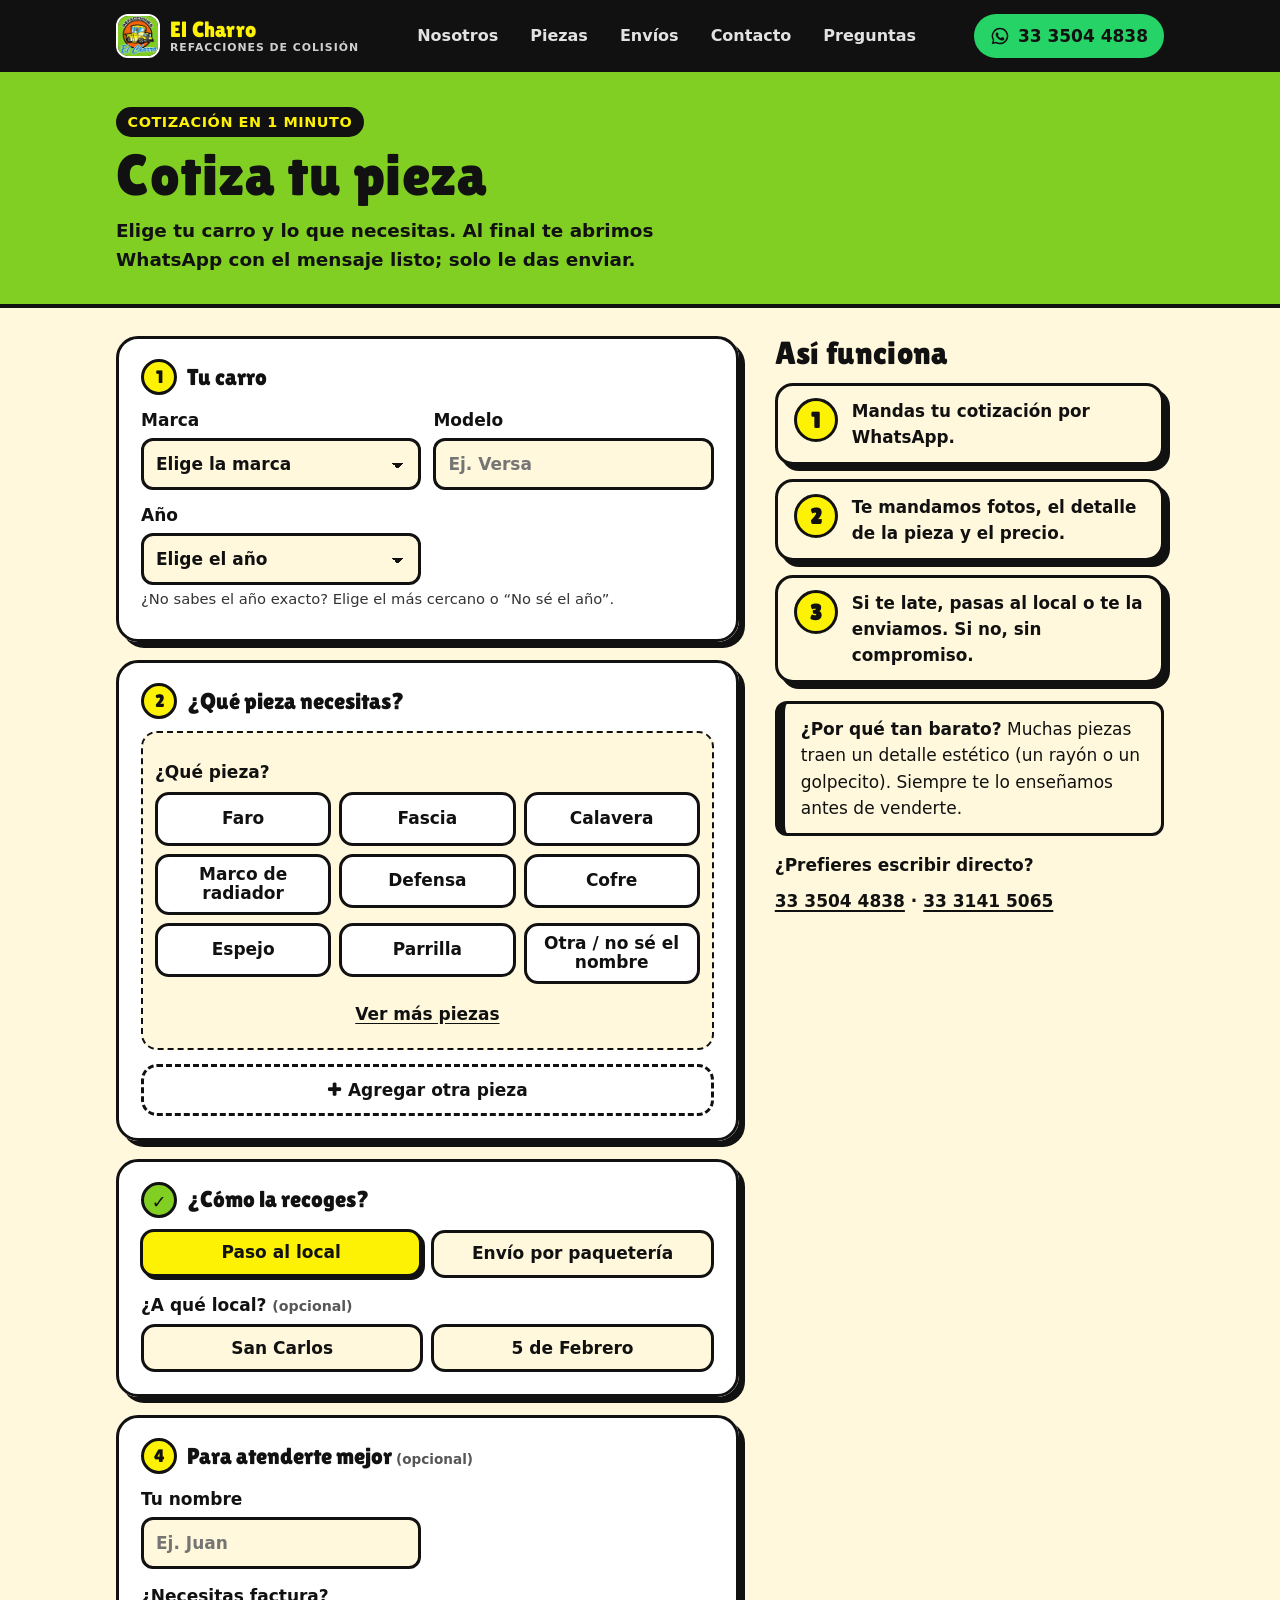
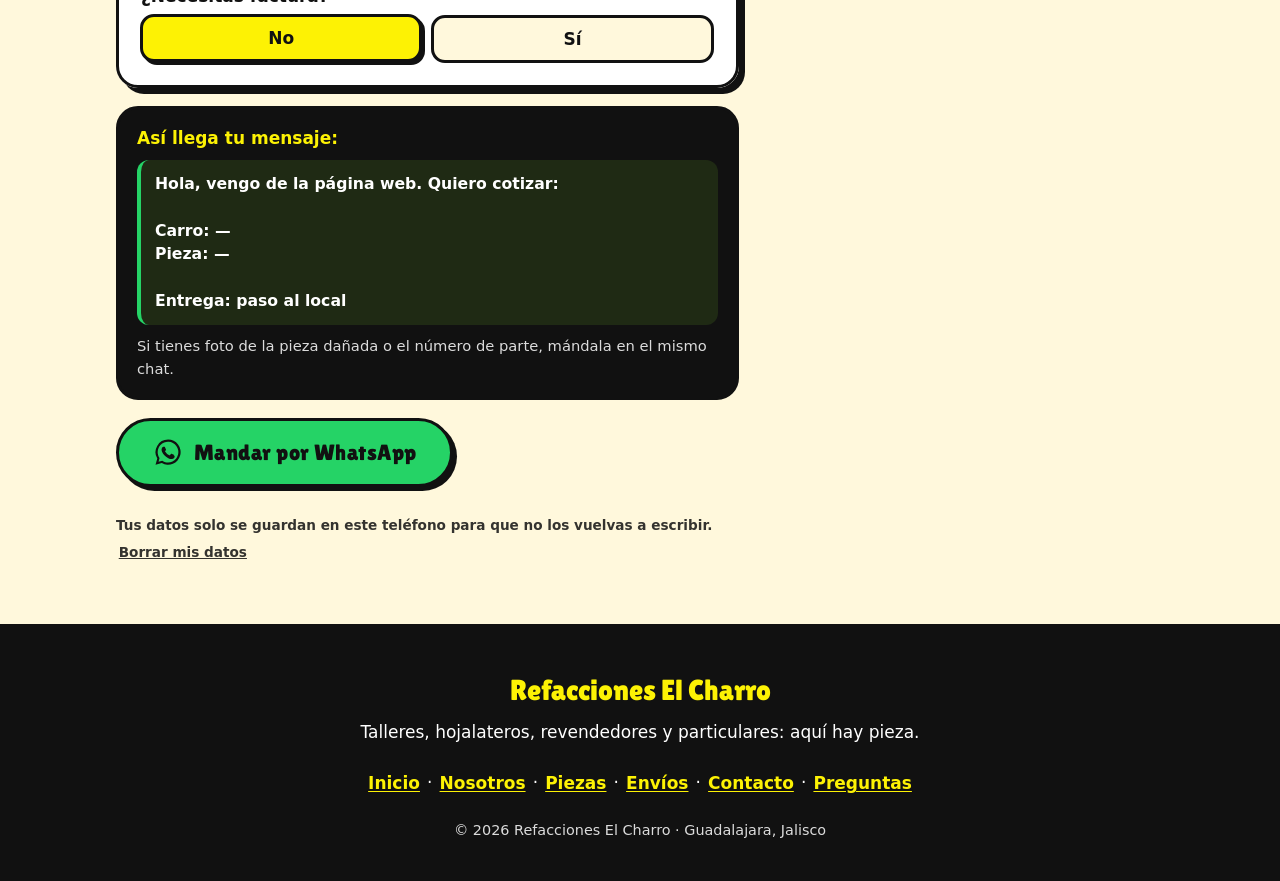
==== commit ffc3ec94: "Cotizador: detalle por pieza, datos completos de envío y sin teclado automático - El detalle pasa al" ====
--- a/cotizar/index.html
+++ b/cotizar/index.html
@@ -23,10 +23,10 @@
   <link rel="apple-touch-icon" href="../assets/apple-touch-icon.png">
   <link rel="manifest" href="../site.webmanifest">
   <link rel="preload" as="font" type="font/woff2" href="../assets/lilita-one.woff2" crossorigin>
-  <link rel="stylesheet" href="../styles.css?v=6">
+  <link rel="stylesheet" href="../styles.css?v=7">
   <script>document.documentElement.classList.add('js')</script>
-  <script src="../script.js?v=6" defer></script>
-  <script src="cotizar.js?v=6" defer></script>
+  <script src="../script.js?v=7" defer></script>
+  <script src="cotizar.js?v=7" defer></script>
   <!-- MARCADOR analítica: el mismo script que en la página de inicio -->
 </head>
 <body class="page-cotizar">
@@ -138,17 +138,78 @@
             <legend><span class="qstep__n" aria-hidden="true">3</span> ¿Cómo la recoges?</legend>
             <div class="seg seg--2" role="radiogroup" aria-label="Entrega">
               <label><input type="radio" name="entrega" value="local" checked><span>Paso al local</span></label>
-              <label><input type="radio" name="entrega" value="envio"><span>Envío a mi ciudad</span></label>
-            </div>
-            <div class="qgrid" id="wrap-envio" hidden>
-              <label class="field">
-                <span>Ciudad y estado</span>
-                <input id="ciudad" name="ciudad" type="text" autocomplete="address-level2" placeholder="Ej. Monterrey, N.L." maxlength="60">
-              </label>
-              <label class="field">
-                <span>Código postal <small>(opcional)</small></span>
-                <input id="cp" name="cp" type="text" inputmode="numeric" autocomplete="postal-code" placeholder="Ej. 64000" maxlength="5">
-              </label>
+              <label><input type="radio" name="entrega" value="envio"><span>Envío por paquetería</span></label>
+            </div>
+
+            <div class="qsub" id="wrap-local">
+              <p class="q-label">¿A qué local? <small>(opcional)</small></p>
+              <div class="seg" role="radiogroup" aria-label="Local">
+                <label><input type="radio" name="local" value="San Carlos"><span>San Carlos</span></label>
+                <label><input type="radio" name="local" value="5 de Febrero"><span>5 de Febrero</span></label>
+              </div>
+            </div>
+
+            <div class="qsub" id="wrap-envio" hidden>
+              <p class="q-help">Con estos datos sacamos la guía con cualquier paquetería.</p>
+              <p class="q-label">¿Dónde la recibes?</p>
+              <div class="seg" role="radiogroup" aria-label="Dónde la recibes">
+                <label><input type="radio" name="recibe" value="domicilio" checked><span>En mi domicilio</span></label>
+                <label><input type="radio" name="recibe" value="ocurre"><span>En sucursal (ocurre)</span></label>
+              </div>
+              <p class="q-help" id="help-ocurre" hidden>Ocurre: la paquetería guarda la caja en su sucursal y tú pasas por ella con tu identificación. A veces sale más barato.</p>
+              <div class="qgrid">
+                <label class="field field--wide">
+                  <span>Nombre completo de quien recibe</span>
+                  <input id="e-nombre" type="text" autocomplete="name" maxlength="70" placeholder="Ej. Juan Pérez López">
+                </label>
+                <label class="field">
+                  <span>Teléfono de quien recibe</span>
+                  <input id="e-tel" type="tel" inputmode="numeric" autocomplete="tel-national" maxlength="14" placeholder="10 dígitos">
+                </label>
+                <label class="field">
+                  <span>Código postal</span>
+                  <input id="e-cp" type="text" inputmode="numeric" autocomplete="postal-code" maxlength="5" placeholder="Ej. 64000">
+                </label>
+                <label class="field">
+                  <span>Estado</span>
+                  <select id="e-estado" autocomplete="address-level1"></select>
+                </label>
+                <label class="field">
+                  <span>Ciudad o municipio</span>
+                  <input id="e-ciudad" type="text" autocomplete="address-level2" maxlength="60" placeholder="Ej. Monterrey">
+                </label>
+                <label class="field field--wide q-dom">
+                  <span>Calle y número</span>
+                  <input id="e-calle" type="text" autocomplete="address-line1" maxlength="90" placeholder="Ej. Av. Juárez 123, int. 4">
+                </label>
+                <label class="field q-dom">
+                  <span>Colonia</span>
+                  <input id="e-colonia" type="text" autocomplete="address-line2" maxlength="60" placeholder="Ej. Centro">
+                </label>
+                <label class="field q-dom">
+                  <span>Referencias <small>(opcional)</small></span>
+                  <input id="e-ref" type="text" autocomplete="off" maxlength="120" placeholder="Ej. entre Hidalgo y Morelos, portón negro">
+                </label>
+                <label class="field">
+                  <span>Paquetería <small>(opcional)</small></span>
+                  <select id="e-paq"></select>
+                </label>
+                <label class="field" id="wrap-paq-otra" hidden>
+                  <span>¿Cuál paquetería?</span>
+                  <input id="e-paq-otra" type="text" autocomplete="off" maxlength="40" placeholder="Ej. Estafeta">
+                </label>
+              </div>
+              <p class="q-label">¿Tienes convenio o número de cliente con la paquetería?</p>
+              <div class="seg seg--2" role="radiogroup" aria-label="Convenio con paquetería">
+                <label><input type="radio" name="convenio" value="no" checked><span>No</span></label>
+                <label><input type="radio" name="convenio" value="si"><span>Sí</span></label>
+              </div>
+              <div class="qgrid" id="wrap-convenio" hidden>
+                <label class="field">
+                  <span>Número de convenio o cliente</span>
+                  <input id="e-convenio" type="text" autocomplete="off" maxlength="40" placeholder="Ej. 123456">
+                </label>
+              </div>
             </div>
             <p class="qerr" id="err-envio" role="alert" hidden></p>
           </fieldset>
@@ -161,11 +222,13 @@
                 <span>Tu nombre</span>
                 <input id="nombre" name="nombre" type="text" autocomplete="given-name" placeholder="Ej. Juan" maxlength="40">
               </label>
-              <label class="field field--wide">
-                <span>Algún detalle</span>
-                <input id="detalle" name="detalle" type="text" autocomplete="off" placeholder="Ej. faro con LED, versión Advance, número de parte…" maxlength="140">
-              </label>
-            </div>
+            </div>
+            <p class="q-label">¿Necesitas factura?</p>
+            <div class="seg seg--2" role="radiogroup" aria-label="Factura">
+              <label><input type="radio" name="factura" value="no" checked><span>No</span></label>
+              <label><input type="radio" name="factura" value="si"><span>Sí</span></label>
+            </div>
+            <p class="q-help" id="help-factura" hidden>Después de enviar el mensaje, manda tu constancia de situación fiscal en el mismo chat.</p>
           </fieldset>
 
           <!-- Vista previa -->
@@ -244,6 +307,17 @@
         <p class="q-help">Viéndolo sentado al volante: <strong>piloto</strong> es tu lado (izquierdo) y <strong>copiloto</strong> el del acompañante (derecho).</p>
         <div class="seg q-lado" role="radiogroup" aria-label="Lado"></div>
       </div>
+      <div class="q-wrap-det" hidden>
+        <div class="q-det-box">
+          <p class="q-label q-det-t"></p>
+          <p class="q-help">Elige las que apliquen. Si no sabes, déjalo así.</p>
+          <div class="checks q-det" role="group"></div>
+        </div>
+        <label class="field q-nota-wrap">
+          <span class="q-nota-t">¿Algún otro detalle? <small>(opcional)</small></span>
+          <input class="q-nota" type="text" autocomplete="off" maxlength="100">
+        </label>
+      </div>
     </li>
   </template>
 </body>
--- a/styles.css
+++ b/styles.css
@@ -667,3 +667,25 @@
 .linkbtn { background: none; border: 0; padding: .4em .2em; font: inherit; font-weight: 800; color: inherit; text-decoration: underline; cursor: pointer; }
 @media (min-width: 560px) { .tiles { grid-template-columns: repeat(3, minmax(0, 1fr)); } }
 @media (min-width: 768px) { .qsend__note { text-align: left; } }
+
+/* Cotizador · detalle por pieza y envío */
+.q-wrap-det { margin-top: 14px; padding-top: 12px; border-top: 2px dashed rgba(17, 17, 17, .25); }
+.q-wrap-det[hidden], .q-det-box[hidden] { display: none; }
+.q-label small, .q-nota-t small { font-weight: 600; opacity: .7; }
+.checks { display: grid; grid-template-columns: repeat(auto-fit, minmax(140px, 1fr)); gap: 8px; margin-bottom: 12px; }
+.checks label { position: relative; }
+.checks input { position: absolute; opacity: 0; width: 1px; height: 1px; }
+.checks span {
+  display: flex; align-items: center; gap: 8px; min-height: 48px; padding: 8px 12px;
+  background: var(--white); border: 2px solid var(--ink); border-radius: 12px;
+  font-weight: 700; line-height: 1.2; cursor: pointer; transition: background-color .15s ease;
+}
+.checks span::before {
+  content: ""; flex: none; width: 20px; height: 20px; border: 2px solid var(--ink); border-radius: 6px; background: var(--white);
+}
+.checks input:checked + span { background: var(--yellow); }
+.checks input:checked + span::before { background: var(--ink); box-shadow: inset 0 0 0 3px var(--yellow); }
+.checks input:focus-visible + span { outline: 4px solid var(--blue); outline-offset: 2px; }
+.qsub { margin-top: 6px; }
+.qsub .qgrid { margin-top: 10px; }
+#wrap-envio > .q-help:first-child { margin-top: 12px; }
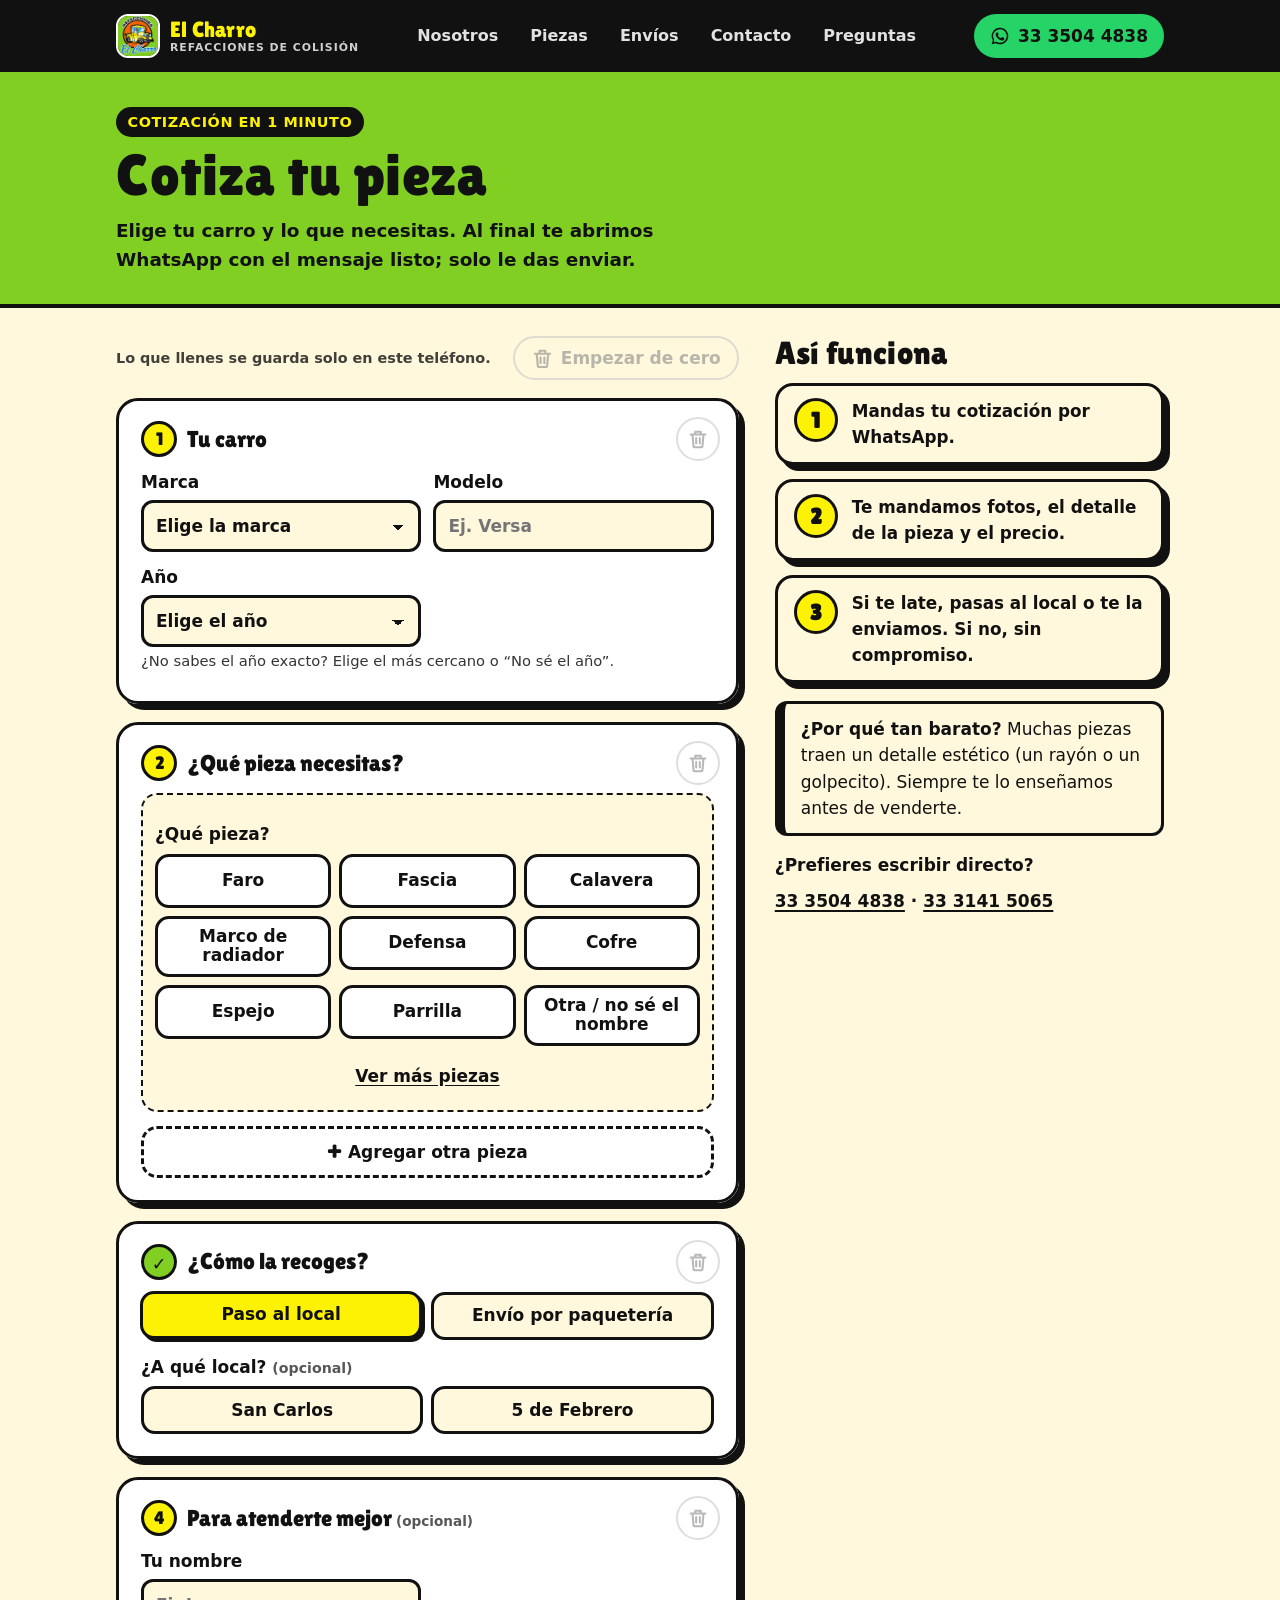
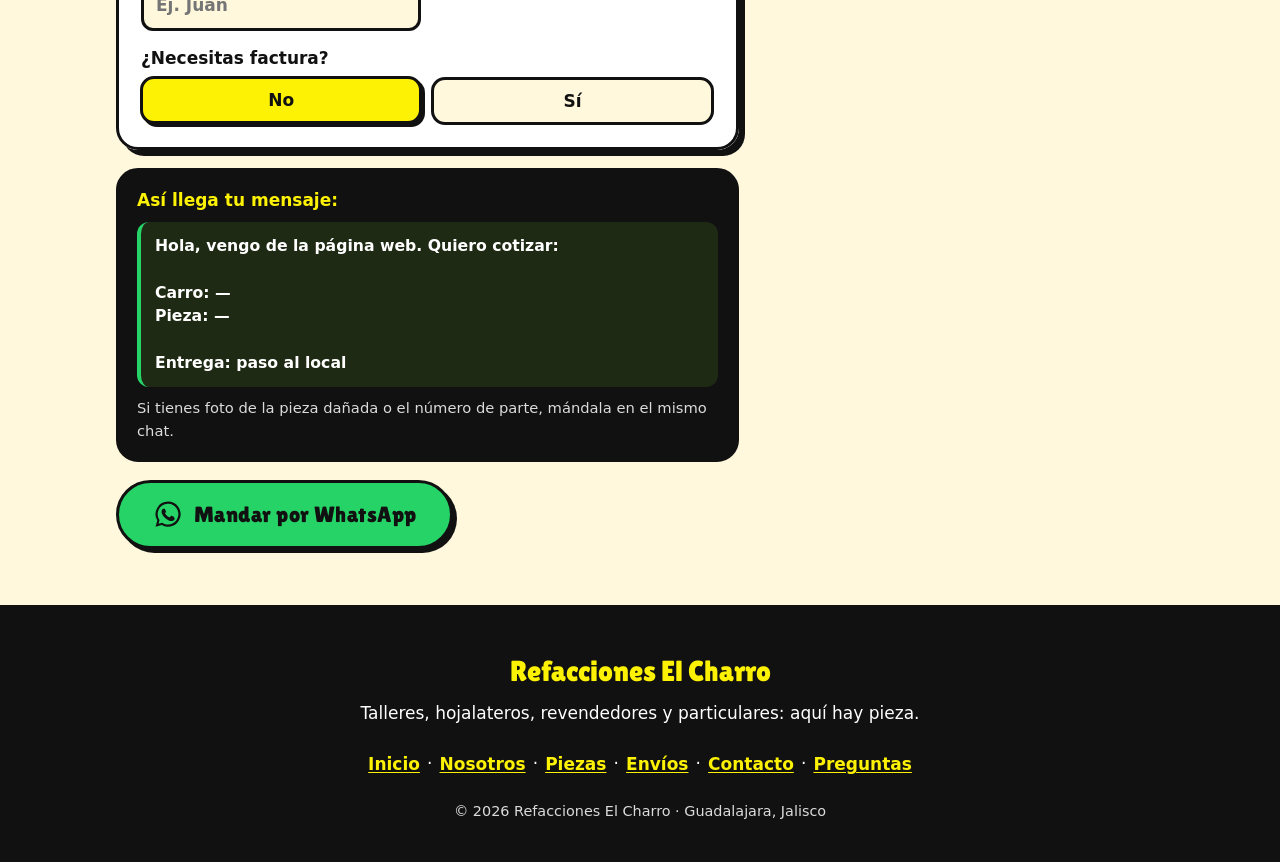
==== commit 46e56c67: "Cotizador: borrar por tarjeta, empezar de cero arriba y modelos para todas las marcas - Botón de bas" ====
--- a/cotizar/index.html
+++ b/cotizar/index.html
@@ -23,10 +23,10 @@
   <link rel="apple-touch-icon" href="../assets/apple-touch-icon.png">
   <link rel="manifest" href="../site.webmanifest">
   <link rel="preload" as="font" type="font/woff2" href="../assets/lilita-one.woff2" crossorigin>
-  <link rel="stylesheet" href="../styles.css?v=7">
+  <link rel="stylesheet" href="../styles.css?v=8">
   <script>document.documentElement.classList.add('js')</script>
-  <script src="../script.js?v=7" defer></script>
-  <script src="cotizar.js?v=7" defer></script>
+  <script src="../script.js?v=8" defer></script>
+  <script src="cotizar.js?v=8" defer></script>
   <!-- MARCADOR analítica: el mismo script que en la página de inicio -->
 </head>
 <body class="page-cotizar">
@@ -43,6 +43,7 @@
     <symbol id="i-check" viewBox="0 0 24 24"><path fill="none" stroke="currentColor" stroke-width="3.2" stroke-linecap="round" stroke-linejoin="round" d="m4.5 12.5 4.8 4.8L19.5 7"/></symbol>
     <symbol id="i-mail" viewBox="0 0 24 24"><path fill="none" stroke="currentColor" stroke-width="2.2" stroke-linejoin="round" d="M3 5.5h18v13H3Z"/><path fill="none" stroke="currentColor" stroke-width="2.2" stroke-linejoin="round" d="m3.5 6 8.5 7 8.5-7"/></symbol>
     <symbol id="i-clock" viewBox="0 0 24 24"><circle cx="12" cy="12" r="9" fill="none" stroke="currentColor" stroke-width="2.4"/><path fill="none" stroke="currentColor" stroke-width="2.4" stroke-linecap="round" d="M12 7v5.3l3.4 2.2"/></symbol>
+    <symbol id="i-trash" viewBox="0 0 24 24"><path fill="none" stroke="currentColor" stroke-width="2.2" stroke-linecap="round" stroke-linejoin="round" d="M4 7h16M10 11v6M14 11v6M6 7l1 12a2 2 0 0 0 2 2h6a2 2 0 0 0 2-2l1-12M9 7V4h6v3"/></symbol>
     <symbol id="i-x" viewBox="0 0 24 24"><path fill="none" stroke="currentColor" stroke-width="3" stroke-linecap="round" d="M6 6l12 12M18 6 6 18"/></symbol>
   </svg>
 
@@ -96,9 +97,16 @@
         </noscript>
 
         <form class="qform" id="qform" novalidate>
+          <div class="qtools">
+            <p class="qtools__note">Lo que llenes se guarda solo en este teléfono.</p>
+            <button type="button" class="qtools__clear" data-borrar="todo" disabled>
+              <svg class="ico" aria-hidden="true"><use href="#i-trash"/></svg> Empezar de cero
+            </button>
+          </div>
           <!-- 1. Carro -->
           <fieldset class="qstep">
             <legend><span class="qstep__n" aria-hidden="true">1</span> Tu carro</legend>
+            <button type="button" class="qstep__clear" data-borrar="carro" aria-label="Borrar los datos de tu carro" title="Borrar los datos de tu carro" disabled><svg class="ico" aria-hidden="true"><use href="#i-trash"/></svg></button>
             <div class="qgrid">
               <label class="field">
                 <span>Marca</span>
@@ -128,6 +136,7 @@
           <!-- 2. Piezas -->
           <fieldset class="qstep">
             <legend><span class="qstep__n" aria-hidden="true">2</span> ¿Qué pieza necesitas?</legend>
+            <button type="button" class="qstep__clear" data-borrar="piezas" aria-label="Borrar las piezas" title="Borrar las piezas" disabled><svg class="ico" aria-hidden="true"><use href="#i-trash"/></svg></button>
             <ol class="qitems" id="qitems"></ol>
             <button type="button" class="qadd" id="qadd"><span aria-hidden="true">+</span> Agregar otra pieza</button>
             <p class="qerr" id="err-piezas" role="alert" hidden></p>
@@ -136,6 +145,7 @@
           <!-- 3. Entrega -->
           <fieldset class="qstep">
             <legend><span class="qstep__n" aria-hidden="true">3</span> ¿Cómo la recoges?</legend>
+            <button type="button" class="qstep__clear" data-borrar="entrega" aria-label="Borrar los datos de entrega" title="Borrar los datos de entrega" disabled><svg class="ico" aria-hidden="true"><use href="#i-trash"/></svg></button>
             <div class="seg seg--2" role="radiogroup" aria-label="Entrega">
               <label><input type="radio" name="entrega" value="local" checked><span>Paso al local</span></label>
               <label><input type="radio" name="entrega" value="envio"><span>Envío por paquetería</span></label>
@@ -217,6 +227,7 @@
           <!-- 4. Extras -->
           <fieldset class="qstep">
             <legend><span class="qstep__n" aria-hidden="true">4</span><span>Para atenderte mejor <small>(opcional)</small></span></legend>
+            <button type="button" class="qstep__clear" data-borrar="extras" aria-label="Borrar tu nombre y la factura" title="Borrar tu nombre y la factura" disabled><svg class="ico" aria-hidden="true"><use href="#i-trash"/></svg></button>
             <div class="qgrid">
               <label class="field">
                 <span>Tu nombre</span>
@@ -249,7 +260,6 @@
               <svg class="ico" aria-hidden="true"><use href="#i-wa"/></svg> Mandar por WhatsApp
             </button>
           </div>
-            <p class="qsend__note">Tus datos solo se guardan en este teléfono para que no los vuelvas a escribir. <button type="button" class="linkbtn" id="qclear">Borrar mis datos</button></p>
         </form>
 
         <aside class="qinfo" aria-labelledby="t-asi">
@@ -277,6 +287,11 @@
     </div>
   </footer>
 
+  <div class="qtoast" id="qtoast" role="status" hidden>
+    <span id="qtoast-t"></span>
+    <button type="button" id="qundo">Deshacer</button>
+  </div>
+
   <template id="tpl-item">
     <li class="qitem">
       <div class="qitem__head">
--- a/styles.css
+++ b/styles.css
@@ -384,7 +384,7 @@
   font-family: var(--display); font-size: 1.45rem; line-height: 1.1;
 }
 .qstep legend small { font-family: var(--text); font-size: .85rem; font-weight: 600; opacity: .7; }
-.qstep legend + * { clear: both; }
+.qstep > :not(legend) { clear: both; } /* todo lo que sigue al título va debajo (no al lado) */
 .qstep__n {
   flex: none; display: grid; place-items: center; width: 36px; height: 36px;
   background: var(--yellow); border: var(--line); border-radius: 50%; font-size: 1.15rem;
@@ -689,3 +689,33 @@
 .qsub { margin-top: 6px; }
 .qsub .qgrid { margin-top: 10px; }
 #wrap-envio > .q-help:first-child { margin-top: 12px; }
+
+/* Cotizador · borrar y empezar de cero */
+.qtools { display: flex; flex-wrap: wrap; align-items: center; justify-content: space-between; gap: 8px 12px; }
+.qtools__note { margin: 0; font-size: .9rem; font-weight: 600; opacity: .8; }
+.qtools__clear, .qstep__clear {
+  display: inline-flex; align-items: center; justify-content: center; gap: .4em; min-height: 44px;
+  background: var(--white); color: #a3080e; border: 2px solid #a3080e; border-radius: 999px;
+  font: inherit; font-weight: 800; cursor: pointer; transition: background-color .15s ease, opacity .15s ease;
+}
+.qtools__clear { padding: 0 16px; }
+.qtools__clear:hover:not(:disabled), .qstep__clear:hover:not(:disabled) { background: #ffe9e6; }
+.qtools__clear:disabled, .qstep__clear:disabled { color: #8a8a8a; border-color: #c9c9c9; background: transparent; cursor: not-allowed; opacity: .6; }
+.qstep { position: relative; }
+.qstep legend { padding-right: 52px; }
+.qstep__clear { position: absolute; top: 12px; right: 12px; width: 44px; padding: 0; }
+.qstep__clear .ico { width: 22px; height: 22px; }
+
+.qtoast {
+  position: fixed; left: 0; right: 0; bottom: calc(100px + env(safe-area-inset-bottom)); z-index: 60;
+  display: flex; align-items: center; gap: 14px; width: max-content; max-width: calc(100% - 24px);
+  margin: 0 auto; padding: 10px 10px 10px 16px;
+  background: var(--ink); color: var(--white); border: 2px solid var(--white); border-radius: 14px; box-shadow: 0 10px 28px rgba(0, 0, 0, .3);
+  font-weight: 700; animation: rise .3s ease-out both;
+}
+.qtoast[hidden] { display: none; }
+.qtoast button {
+  flex: none; min-height: 40px; padding: 0 14px; background: var(--yellow); color: var(--ink);
+  border: 0; border-radius: 999px; font: inherit; font-weight: 800; cursor: pointer;
+}
+@media (min-width: 768px) { .qtoast { bottom: 24px; } .qstep__clear { top: 16px; right: 16px; } }
